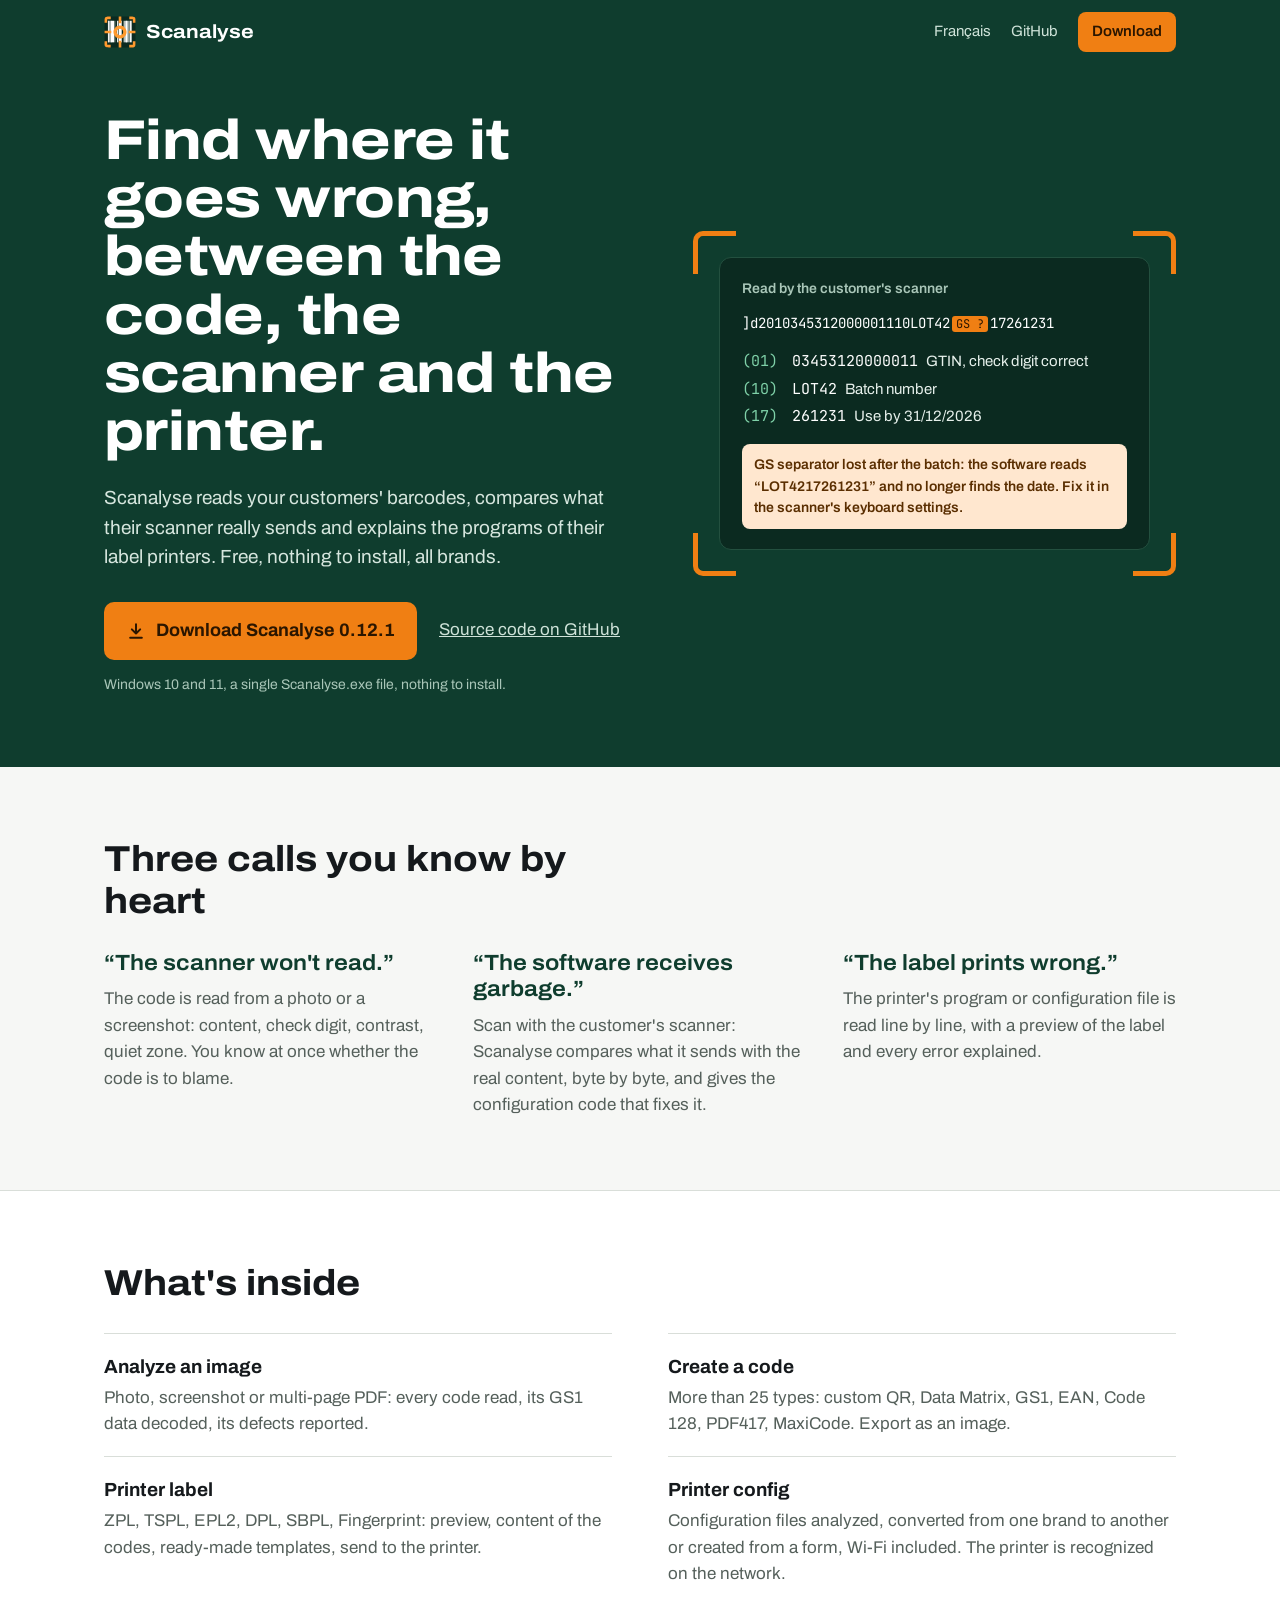
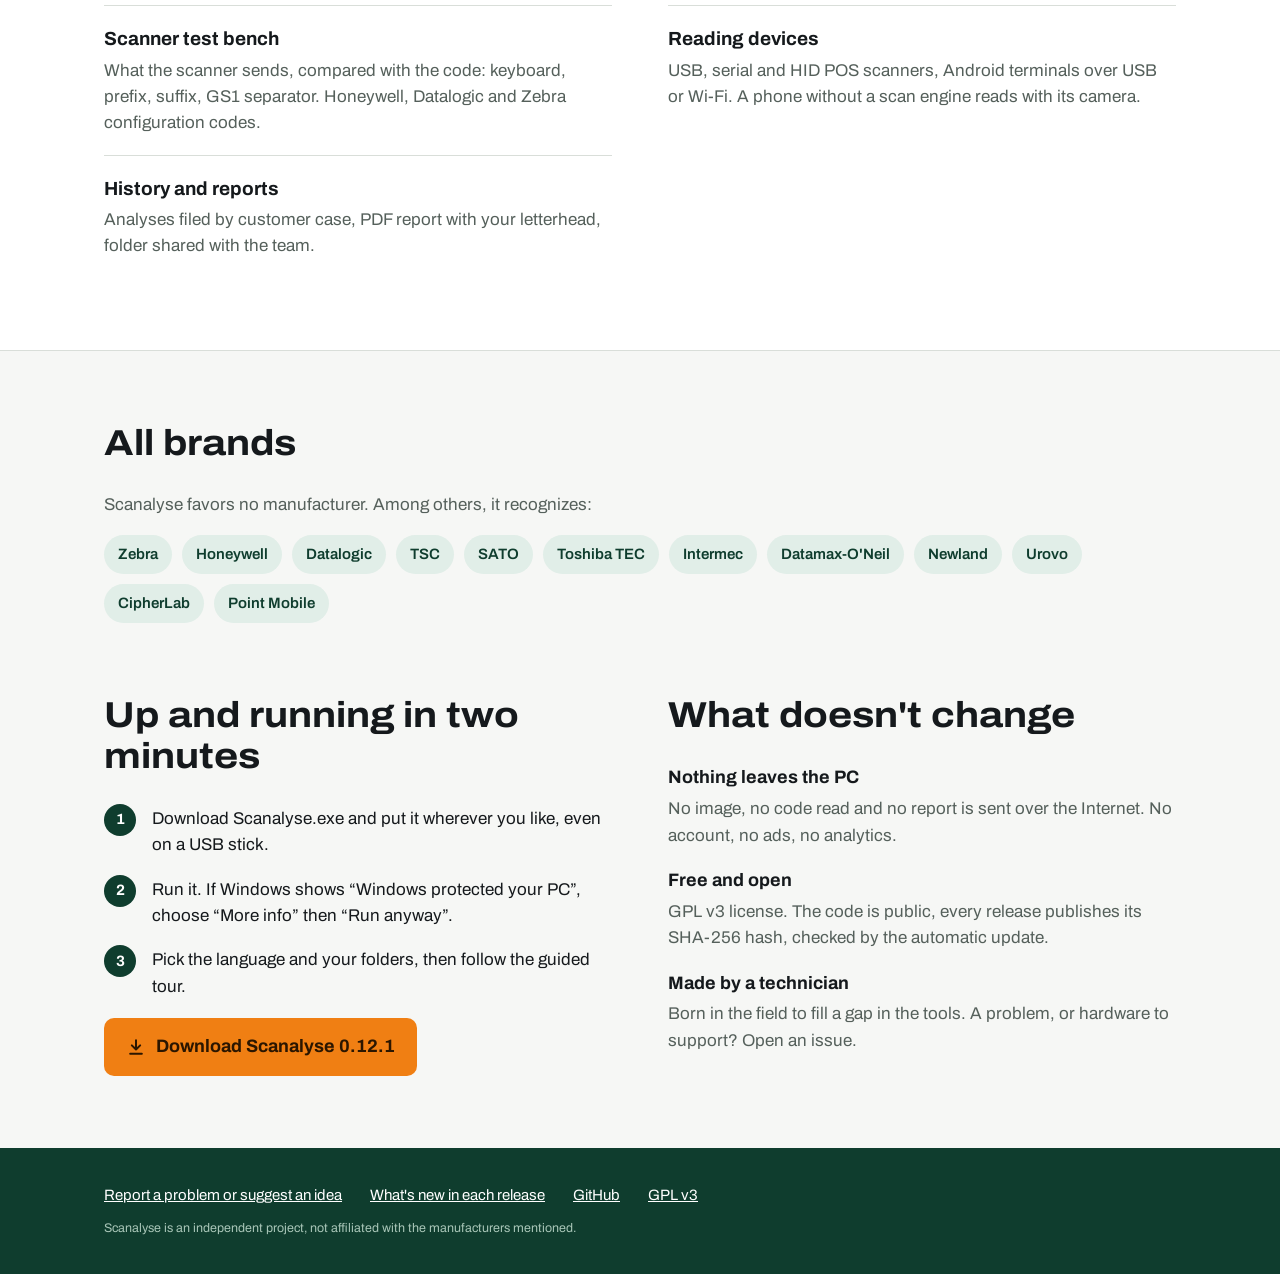
==== site/en/index.html @ 2cd11baf "Visibilité : site vitrine bilingue (GitHub Pages), image d'aperçu, README anglais, guide de contribu" ====
<!doctype html>
<html lang="en">
<head>
<meta charset="utf-8">
<meta name="viewport" content="width=device-width,initial-scale=1">
<title>Scanalyse — the free toolbox for barcode technicians</title>
<meta name="description" content="Free Windows program: read and explain barcodes (GS1, QR, Data Matrix), test a scanner, read and send label printer programs and configuration files, all brands.">
<link rel="canonical" href="https://kanard-compagny.github.io/scanalyse/en/">
<link rel="alternate" hreflang="fr" href="https://kanard-compagny.github.io/scanalyse/">
<link rel="alternate" hreflang="en" href="https://kanard-compagny.github.io/scanalyse/en/">
<link rel="icon" type="image/svg+xml" href="../logo-petit.svg">
<meta property="og:type" content="website">
<meta property="og:title" content="Scanalyse — the free toolbox for barcode technicians">
<meta property="og:description" content="Free Windows program: read and explain barcodes (GS1, QR, Data Matrix), test a scanner, read and send label printer programs and configuration files, all brands.">
<meta property="og:image" content="https://kanard-compagny.github.io/scanalyse/og.png">
<meta property="og:url" content="https://kanard-compagny.github.io/scanalyse/en/">
<meta name="twitter:card" content="summary_large_image">
<meta name="theme-color" content="#0F3D2E">
<style>
@font-face{font-family:Archivo;src:url(../fonts/archivo.woff2) format("woff2");font-weight:100 900;font-stretch:62% 125%;font-display:swap}
@font-face{font-family:"JetBrains Mono";src:url(../fonts/jetbrains-mono.woff2) format("woff2");font-weight:400;font-display:swap}
:root{--forest:#0F3D2E;--deep:#0B2A20;--brand:#145C43;--mint:#E1EEE8;--paper:#F6F7F5;--ink:#15191C;--muted:#55605B;--line:#D9DED9;--orange:#F07F13;--orange-ink:#2B1600;--warn:#FFE7CF}
*{box-sizing:border-box}
html{-webkit-text-size-adjust:100%}
body{margin:0;background:var(--paper);color:var(--ink);font:400 17px/1.55 Archivo,"Segoe UI",system-ui,sans-serif;font-stretch:100%}
a{color:var(--brand)}
a:focus-visible,button:focus-visible{outline:3px solid var(--orange);outline-offset:3px;border-radius:6px}
.wrap{max-width:1120px;margin:0 auto;padding:0 24px}
header.top{background:var(--forest);color:#fff}
header.top .wrap{display:flex;align-items:center;gap:18px;min-height:64px}
.brand{display:flex;align-items:center;gap:10px;color:#fff;text-decoration:none;font-weight:700;font-size:19px;font-stretch:112%}
.brand img{width:32px;height:32px}
header.top nav{margin-left:auto;display:flex;align-items:center;gap:20px;font-size:15px}
header.top nav a{color:#CFE3D9;text-decoration:none}
header.top nav a:hover{color:#fff;text-decoration:underline}
header.top nav a.dl{color:var(--orange-ink);background:var(--orange);padding:8px 14px;border-radius:8px;font-weight:600}
header.top nav a.dl:hover{text-decoration:none;filter:brightness(1.06)}
.hero{background:var(--forest);color:#fff;padding:48px 0 72px}
.hero .wrap{display:grid;grid-template-columns:1.05fr .95fr;gap:56px;align-items:center}
h1{font-size:clamp(34px,5vw,56px);line-height:1.04;font-weight:760;font-stretch:118%;letter-spacing:-.01em;margin:0 0 22px;max-width:15ch}
.lead{font-size:19px;color:#D6E6DE;max-width:36em;margin:0 0 30px}
.cta{display:flex;flex-wrap:wrap;align-items:center;gap:14px 22px}
.btn{display:inline-flex;align-items:center;gap:10px;background:var(--orange);color:var(--orange-ink);font-weight:700;font-size:18px;padding:15px 22px;border-radius:10px;text-decoration:none}
.btn:hover{filter:brightness(1.06)}
.btn svg{width:20px;height:20px}
.cta .src{color:#CFE3D9}
.note{font-size:14px;color:#A9C6B8;margin:14px 0 0}
/* Lecture dans le viseur : l'élément signature, repris des coins orange du logo */
.finder{position:relative;padding:26px}
.finder::before,.finder::after,.finder i::before,.finder i::after{content:"";position:absolute;width:38px;height:38px;border:5px solid var(--orange)}
.finder::before{top:0;left:0;border-right:0;border-bottom:0;border-top-left-radius:10px}
.finder::after{top:0;right:0;border-left:0;border-bottom:0;border-top-right-radius:10px}
.finder i::before{bottom:0;left:0;border-right:0;border-top:0;border-bottom-left-radius:10px}
.finder i::after{bottom:0;right:0;border-left:0;border-top:0;border-bottom-right-radius:10px}
.readout{background:var(--deep);border:1px solid #23503F;border-radius:12px;padding:20px 22px;font-size:15px}
.readout h2{font-size:14px;font-weight:600;color:#A9C6B8;margin:0 0 12px}
.raw{font-family:"JetBrains Mono",Consolas,monospace;font-size:14px;color:#fff;word-break:break-all;margin:0 0 16px;line-height:1.6}
.raw .gs{border-radius:3px;padding:0 4px;margin:0 2px;font-size:12px}
.raw .lost{color:var(--orange-ink);background:var(--orange)}
.ai{display:grid;grid-template-columns:auto 1fr;gap:4px 14px;margin:0}
.ai dt{font-family:"JetBrains Mono",Consolas,monospace;color:#7FD1A8}
.ai dd{margin:0;color:#E6F0EB}
.ai dd code{font-family:"JetBrains Mono",Consolas,monospace;color:#fff;margin-right:8px}
.warn{margin:16px 0 0;padding:10px 12px;border-radius:8px;background:var(--warn);color:#5A2E00;font-size:14px;font-weight:600}
section{padding:72px 0}
h2.sec{font-size:clamp(26px,3.2vw,36px);font-weight:720;font-stretch:112%;line-height:1.15;margin:0 0 28px;max-width:22ch}
.calls{display:grid;grid-template-columns:repeat(3,1fr);gap:36px}
.calls blockquote{margin:0 0 10px;font-size:22px;font-weight:650;font-stretch:108%;line-height:1.2;color:var(--forest)}
.calls p{margin:0;color:var(--muted)}
.tools{background:#fff;border-top:1px solid var(--line);border-bottom:1px solid var(--line)}
.tools dl{display:grid;grid-template-columns:repeat(2,1fr);gap:0 56px;margin:0}
.tools .row{padding:18px 0;border-top:1px solid var(--line)}
.tools dt{font-weight:700;font-size:19px;margin:0 0 4px}
.tools dd{margin:0;color:var(--muted);max-width:42em}
.shots{display:grid;grid-template-columns:repeat(2,1fr);gap:28px}
.shots figure{margin:0}
.shots img{width:100%;height:auto;border-radius:10px;border:1px solid var(--line);display:block;background:#fff}
.shots figcaption{font-size:15px;color:var(--muted);margin-top:8px}
.brands p{color:var(--muted);margin:0 0 16px}
.brands ul{list-style:none;margin:0;padding:0;display:flex;flex-wrap:wrap;gap:10px}
.brands li{background:var(--mint);color:var(--forest);font-weight:600;padding:8px 14px;border-radius:999px;font-size:15px}
.split{display:grid;grid-template-columns:1fr 1fr;gap:56px;align-items:start}
ol.steps{margin:0;padding:0;list-style:none;counter-reset:s}
ol.steps li{counter-increment:s;position:relative;padding:0 0 18px 48px}
ol.steps li::before{content:counter(s);position:absolute;left:0;top:-2px;width:32px;height:32px;border-radius:50%;background:var(--forest);color:#fff;font-weight:700;display:grid;place-items:center;font-size:15px}
.trust div{padding:0 0 18px}
.trust h3{margin:0 0 4px;font-size:18px}
.trust p{margin:0;color:var(--muted)}
footer{background:var(--forest);color:#CFE3D9;padding:36px 0;font-size:15px}
footer .wrap{display:flex;flex-wrap:wrap;gap:12px 28px;align-items:center}
footer a{color:#fff}
footer small{flex-basis:100%;color:#A9C6B8}
@media (max-width:860px){
 .hero .wrap,.split{grid-template-columns:1fr;gap:36px}
 .calls,.tools dl,.shots{grid-template-columns:1fr}
 .calls{gap:28px}
 header.top nav a.src{display:none}
 section{padding:52px 0}
}
@media (max-width:480px){.wrap{padding:0 16px}.finder{padding:18px}.btn{width:100%;justify-content:center}}
</style>
</head>
<body>
<header class="top"><div class="wrap">
  <a class="brand" href="./"><img src="../logo.svg" alt="" width="32" height="32">Scanalyse</a>
  <nav><a href="../" hreflang="fr" lang="fr">Français</a><a class="src" href="https://github.com/Kanard-Compagny/scanalyse">GitHub</a><a class="dl" href="https://github.com/Kanard-Compagny/scanalyse/releases/latest/download/Scanalyse.exe">Download</a></nav>
</div></header>
<main>
<div class="hero"><div class="wrap">
  <div>
    <h1>Find where it goes wrong, between the code, the scanner and the printer.</h1>
    <p class="lead">Scanalyse reads your customers&#x27; barcodes, compares what their scanner really sends and explains the programs of their label printers. Free, nothing to install, all brands.</p>
    <div class="cta">
      <a class="btn" href="https://github.com/Kanard-Compagny/scanalyse/releases/latest/download/Scanalyse.exe"><svg viewBox="0 0 24 24" fill="none" stroke="currentColor" stroke-width="2.4" stroke-linecap="round" stroke-linejoin="round" aria-hidden="true"><path d="M12 4v11M7 10l5 5 5-5M5 20h14"/></svg>Download Scanalyse 0.12.1</a>
      <a class="src" href="https://github.com/Kanard-Compagny/scanalyse">Source code on GitHub</a>
    </div>
    <p class="note">Windows 10 and 11, a single Scanalyse.exe file, nothing to install.</p>
  </div>
  <div class="finder"><i></i>
    <div class="readout">
      <h2>Read by the customer&#x27;s scanner</h2>
      <p class="raw">]d2010345312000001110LOT42<span class="gs lost">GS ?</span>17261231</p>
      <dl class="ai"><dt>(01)</dt><dd><code>03453120000011</code>GTIN, check digit correct</dd><dt>(10)</dt><dd><code>LOT42</code>Batch number</dd><dt>(17)</dt><dd><code>261231</code>Use by 31/12/2026</dd></dl>
      <p class="warn">GS separator lost after the batch: the software reads “LOT4217261231” and no longer finds the date. Fix it in the scanner&#x27;s keyboard settings.</p>
    </div>
  </div>
</div></div>

<section><div class="wrap">
  <h2 class="sec">Three calls you know by heart</h2>
  <div class="calls"><div><blockquote>“The scanner won&#x27;t read.”</blockquote><p>The code is read from a photo or a screenshot: content, check digit, contrast, quiet zone. You know at once whether the code is to blame.</p></div><div><blockquote>“The software receives garbage.”</blockquote><p>Scan with the customer&#x27;s scanner: Scanalyse compares what it sends with the real content, byte by byte, and gives the configuration code that fixes it.</p></div><div><blockquote>“The label prints wrong.”</blockquote><p>The printer&#x27;s program or configuration file is read line by line, with a preview of the label and every error explained.</p></div></div>
</div></section>

<section class="tools"><div class="wrap">
  <h2 class="sec">What&#x27;s inside</h2>
  <dl><div class="row"><dt>Analyze an image</dt><dd>Photo, screenshot or multi-page PDF: every code read, its GS1 data decoded, its defects reported.</dd></div><div class="row"><dt>Create a code</dt><dd>More than 25 types: custom QR, Data Matrix, GS1, EAN, Code 128, PDF417, MaxiCode. Export as an image.</dd></div><div class="row"><dt>Printer label</dt><dd>ZPL, TSPL, EPL2, DPL, SBPL, Fingerprint: preview, content of the codes, ready-made templates, send to the printer.</dd></div><div class="row"><dt>Printer config</dt><dd>Configuration files analyzed, converted from one brand to another or created from a form, Wi-Fi included. The printer is recognized on the network.</dd></div><div class="row"><dt>Scanner test bench</dt><dd>What the scanner sends, compared with the code: keyboard, prefix, suffix, GS1 separator. Honeywell, Datalogic and Zebra configuration codes.</dd></div><div class="row"><dt>Reading devices</dt><dd>USB, serial and HID POS scanners, Android terminals over USB or Wi-Fi. A phone without a scan engine reads with its camera.</dd></div><div class="row"><dt>History and reports</dt><dd>Analyses filed by customer case, PDF report with your letterhead, folder shared with the team.</dd></div></dl>
</div></section>

<section class="brands"><div class="wrap">
  <h2 class="sec">All brands</h2>
  <p>Scanalyse favors no manufacturer. Among others, it recognizes:</p>
  <ul><li>Zebra</li><li>Honeywell</li><li>Datalogic</li><li>TSC</li><li>SATO</li><li>Toshiba TEC</li><li>Intermec</li><li>Datamax-O&#x27;Neil</li><li>Newland</li><li>Urovo</li><li>CipherLab</li><li>Point Mobile</li></ul>
</div></section>

<section style="padding-top:0"><div class="wrap split">
  <div><h2 class="sec">Up and running in two minutes</h2><ol class="steps"><li>Download Scanalyse.exe and put it wherever you like, even on a USB stick.</li><li>Run it. If Windows shows “Windows protected your PC”, choose “More info” then “Run anyway”.</li><li>Pick the language and your folders, then follow the guided tour.</li></ol>
    <a class="btn" href="https://github.com/Kanard-Compagny/scanalyse/releases/latest/download/Scanalyse.exe"><svg viewBox="0 0 24 24" fill="none" stroke="currentColor" stroke-width="2.4" stroke-linecap="round" stroke-linejoin="round" aria-hidden="true"><path d="M12 4v11M7 10l5 5 5-5M5 20h14"/></svg>Download Scanalyse 0.12.1</a></div>
  <div class="trust"><h2 class="sec">What doesn&#x27;t change</h2><div><h3>Nothing leaves the PC</h3><p>No image, no code read and no report is sent over the Internet. No account, no ads, no analytics.</p></div><div><h3>Free and open</h3><p>GPL v3 license. The code is public, every release publishes its SHA-256 hash, checked by the automatic update.</p></div><div><h3>Made by a technician</h3><p>Born in the field to fill a gap in the tools. A problem, or hardware to support? Open an issue.</p></div></div>
</div></section>
</main>
<footer><div class="wrap">
  <a href="https://github.com/Kanard-Compagny/scanalyse/issues/new/choose">Report a problem or suggest an idea</a>
  <a href="https://github.com/Kanard-Compagny/scanalyse/blob/main/CHANGELOG.md">What&#x27;s new in each release</a>
  <a href="https://github.com/Kanard-Compagny/scanalyse">GitHub</a>
  <a href="https://github.com/Kanard-Compagny/scanalyse/blob/main/LICENSE">GPL v3</a>
  <small>Scanalyse is an independent project, not affiliated with the manufacturers mentioned.</small>
</div></footer>
</body>
</html>
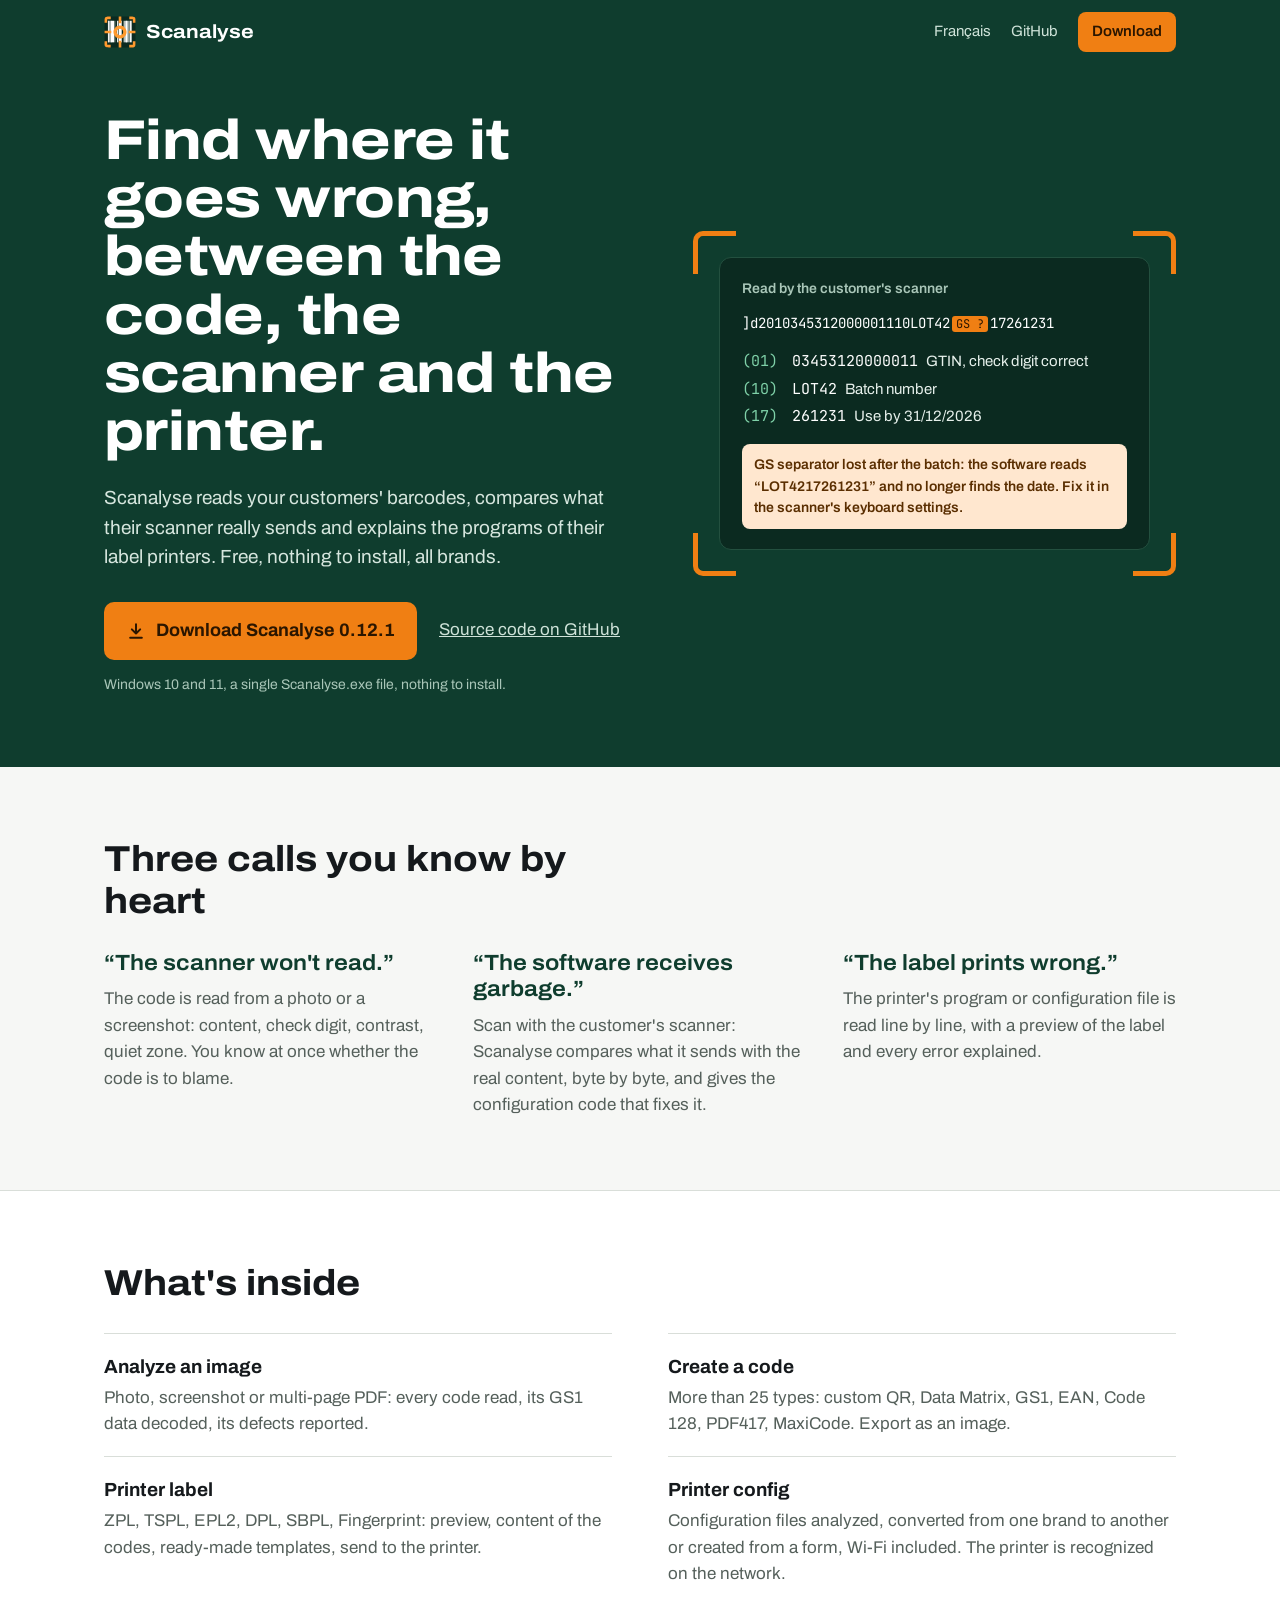
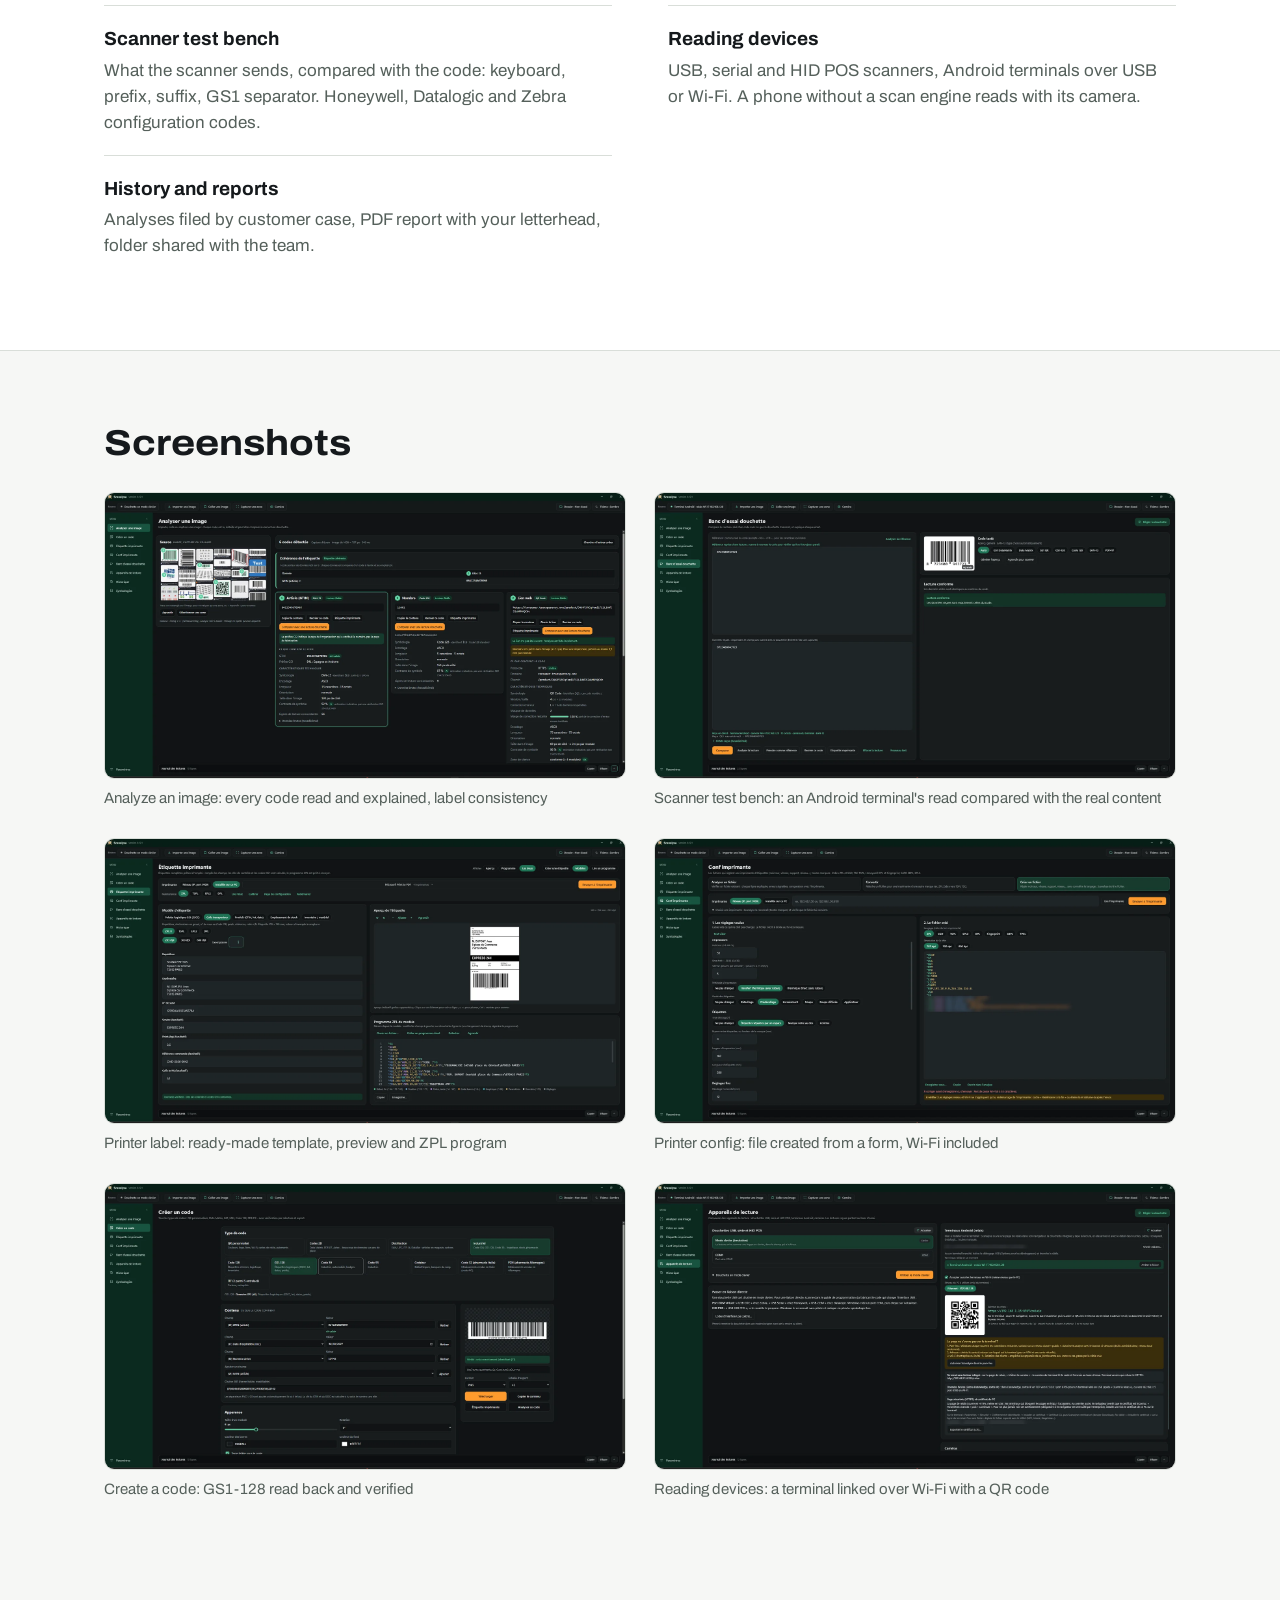
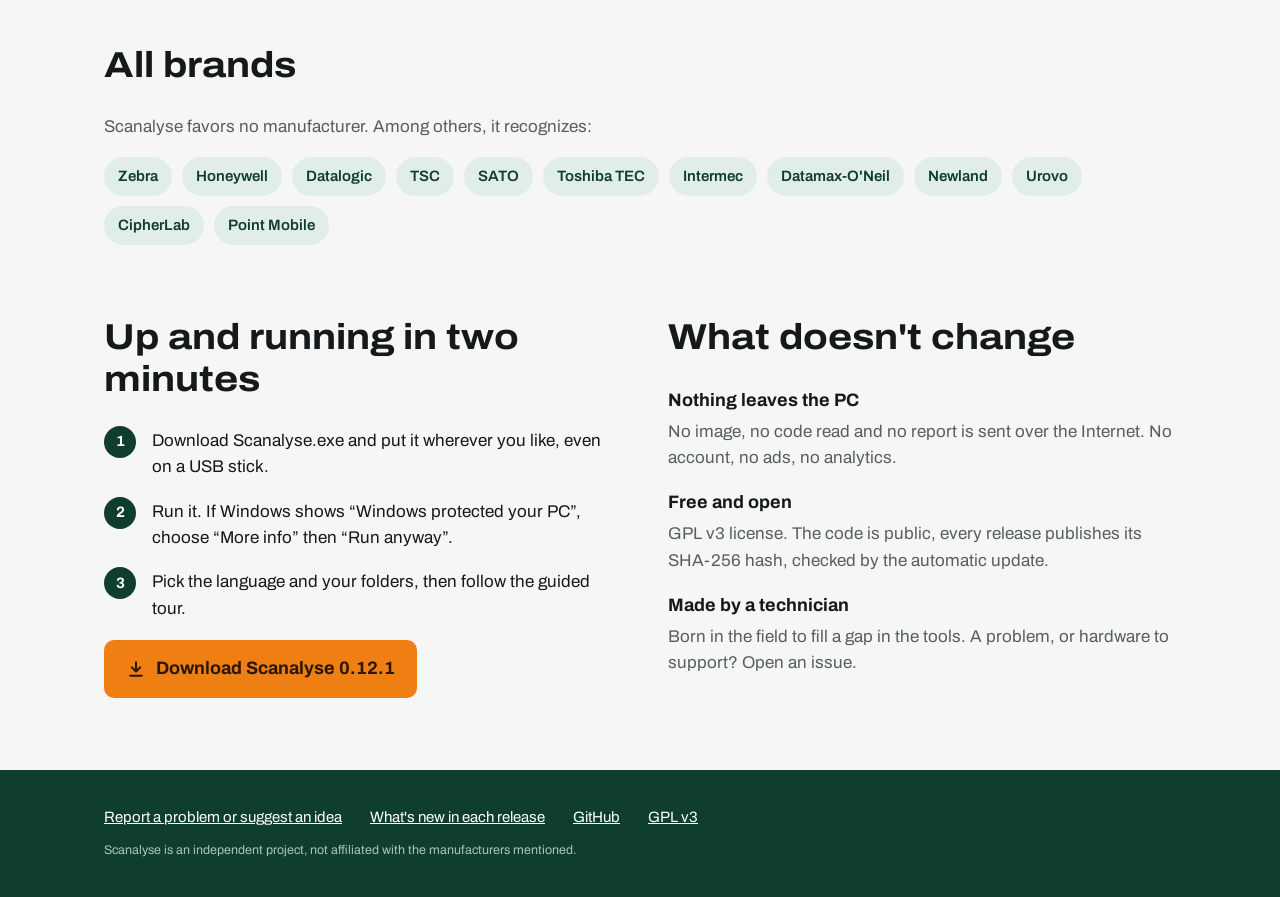
==== commit 14271e5e: "Captures d'écran sur le site et dans les README (données personnelles floutées) ; Toshiba TPCL dans " ====
--- a/site/en/index.html
+++ b/site/en/index.html
@@ -136,6 +136,11 @@
   <dl><div class="row"><dt>Analyze an image</dt><dd>Photo, screenshot or multi-page PDF: every code read, its GS1 data decoded, its defects reported.</dd></div><div class="row"><dt>Create a code</dt><dd>More than 25 types: custom QR, Data Matrix, GS1, EAN, Code 128, PDF417, MaxiCode. Export as an image.</dd></div><div class="row"><dt>Printer label</dt><dd>ZPL, TSPL, EPL2, DPL, SBPL, Fingerprint: preview, content of the codes, ready-made templates, send to the printer.</dd></div><div class="row"><dt>Printer config</dt><dd>Configuration files analyzed, converted from one brand to another or created from a form, Wi-Fi included. The printer is recognized on the network.</dd></div><div class="row"><dt>Scanner test bench</dt><dd>What the scanner sends, compared with the code: keyboard, prefix, suffix, GS1 separator. Honeywell, Datalogic and Zebra configuration codes.</dd></div><div class="row"><dt>Reading devices</dt><dd>USB, serial and HID POS scanners, Android terminals over USB or Wi-Fi. A phone without a scan engine reads with its camera.</dd></div><div class="row"><dt>History and reports</dt><dd>Analyses filed by customer case, PDF report with your letterhead, folder shared with the team.</dd></div></dl>
 </div></section>
 
+<section><div class="wrap">
+  <h2 class="sec">Screenshots</h2>
+  <div class="shots"><figure><a href="../captures/analyser.webp"><img src="../captures/analyser.webp" alt="Analyze an image: every code read and explained, label consistency" width="1600" height="875" loading="lazy"></a><figcaption>Analyze an image: every code read and explained, label consistency</figcaption></figure><figure><a href="../captures/banc.webp"><img src="../captures/banc.webp" alt="Scanner test bench: an Android terminal&#x27;s read compared with the real content" width="1600" height="875" loading="lazy"></a><figcaption>Scanner test bench: an Android terminal&#x27;s read compared with the real content</figcaption></figure><figure><a href="../captures/etiquette.webp"><img src="../captures/etiquette.webp" alt="Printer label: ready-made template, preview and ZPL program" width="1600" height="875" loading="lazy"></a><figcaption>Printer label: ready-made template, preview and ZPL program</figcaption></figure><figure><a href="../captures/conf.webp"><img src="../captures/conf.webp" alt="Printer config: file created from a form, Wi-Fi included" width="1600" height="875" loading="lazy"></a><figcaption>Printer config: file created from a form, Wi-Fi included</figcaption></figure><figure><a href="../captures/creer.webp"><img src="../captures/creer.webp" alt="Create a code: GS1-128 read back and verified" width="1600" height="875" loading="lazy"></a><figcaption>Create a code: GS1-128 read back and verified</figcaption></figure><figure><a href="../captures/appareils.webp"><img src="../captures/appareils.webp" alt="Reading devices: a terminal linked over Wi-Fi with a QR code" width="1600" height="875" loading="lazy"></a><figcaption>Reading devices: a terminal linked over Wi-Fi with a QR code</figcaption></figure></div>
+</div></section>
+
 <section class="brands"><div class="wrap">
   <h2 class="sec">All brands</h2>
   <p>Scanalyse favors no manufacturer. Among others, it recognizes:</p>
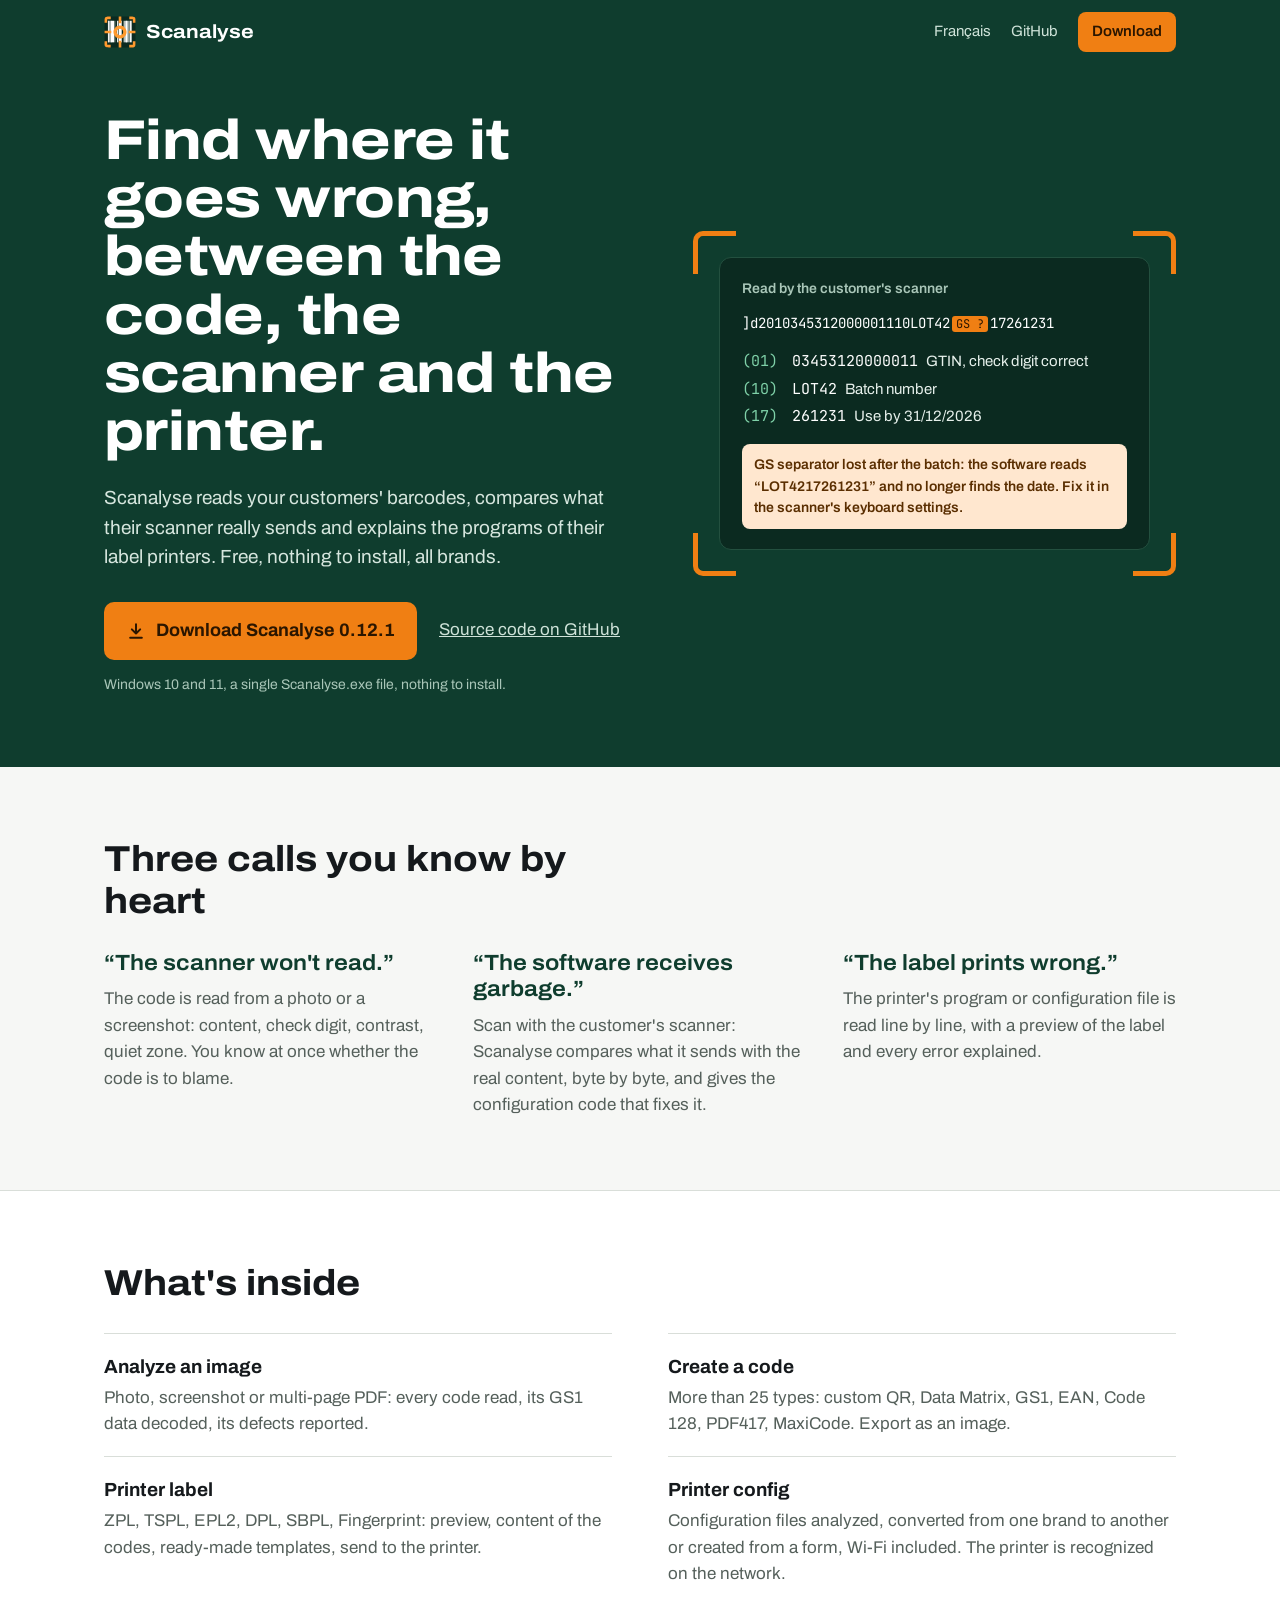
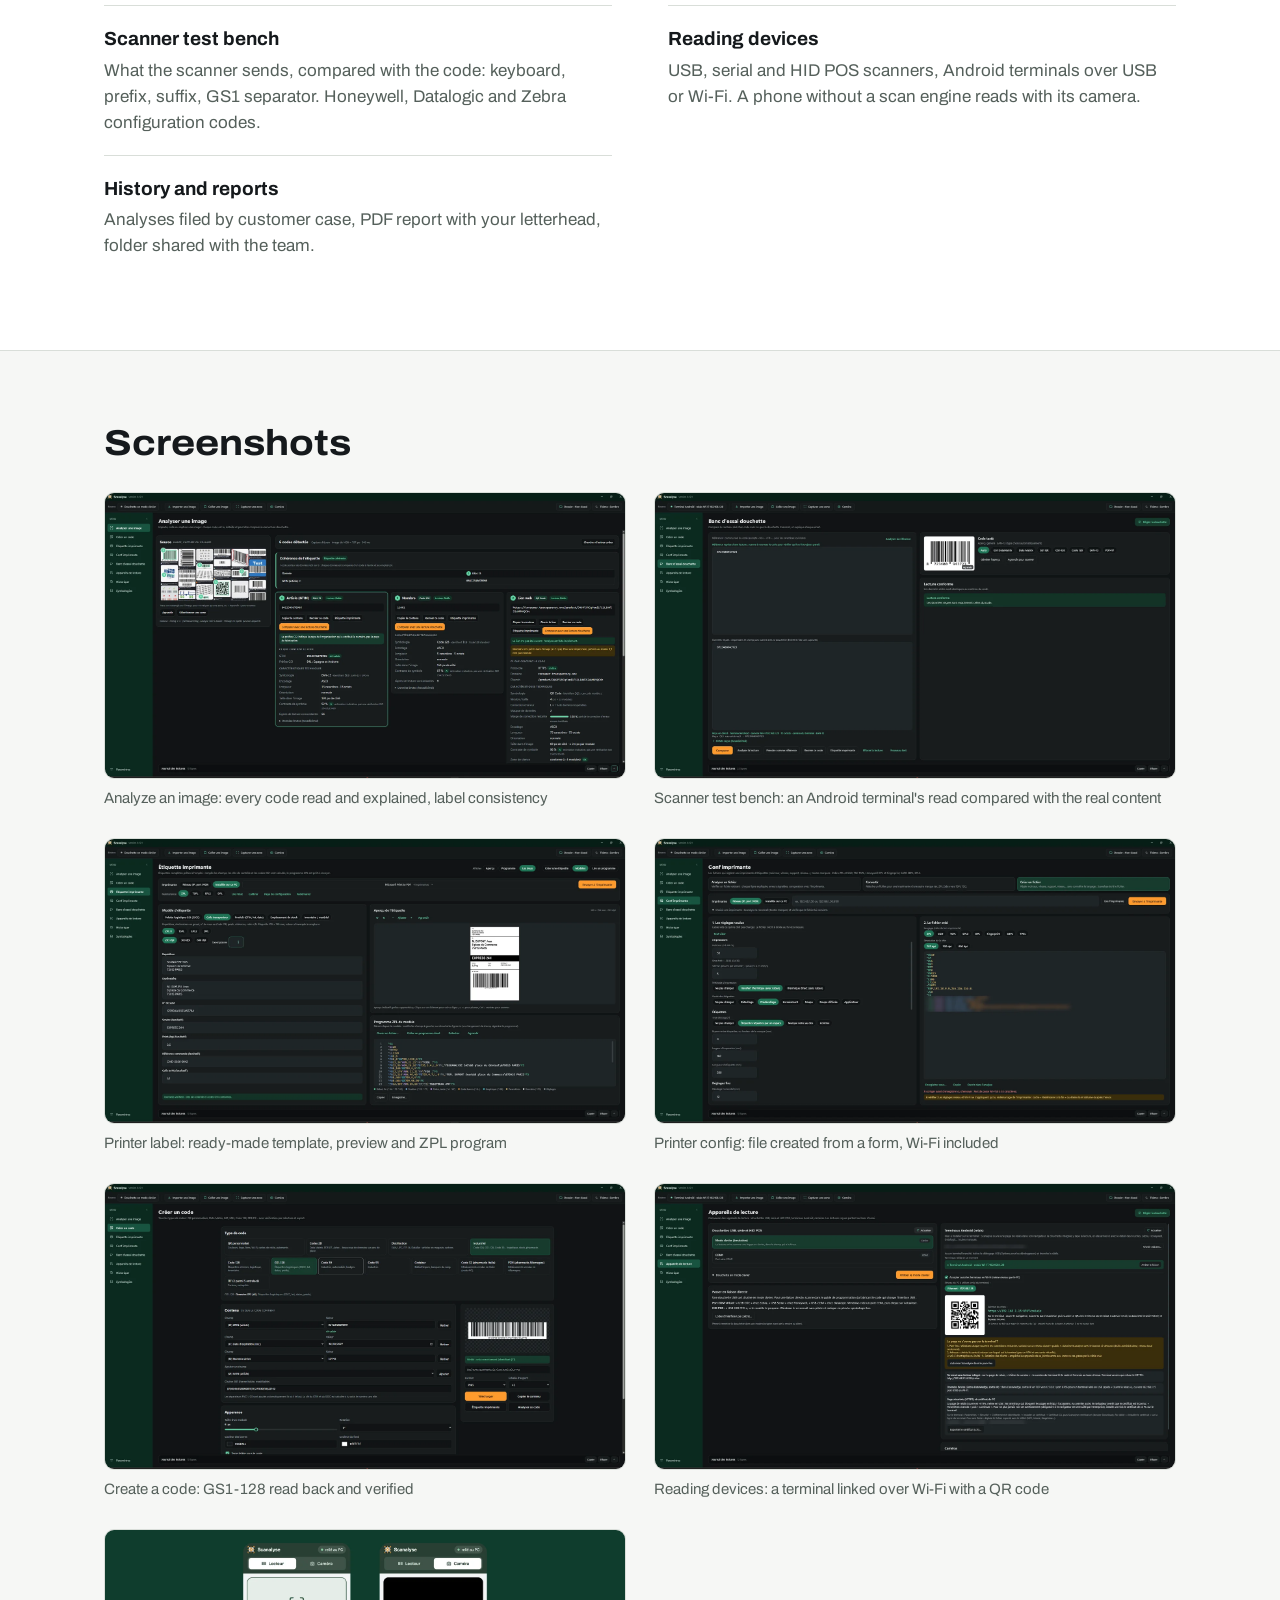
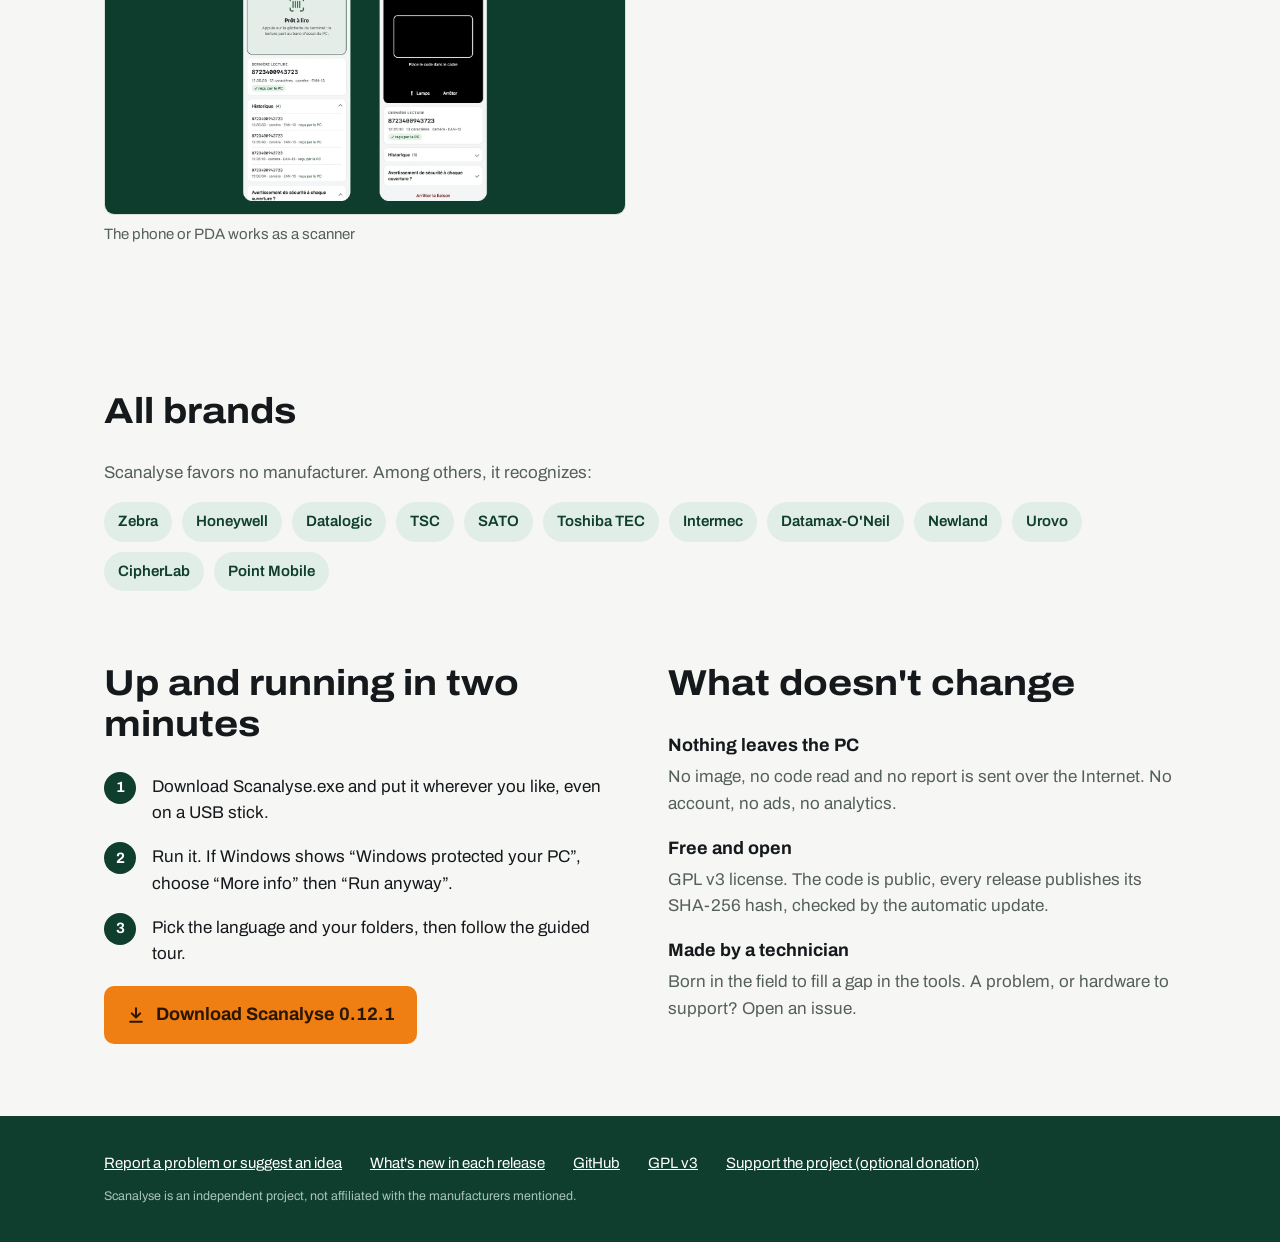
==== commit c886466f: "Capture de la page de relais sur téléphone ; bouton Sponsor (PayPal.me) et soutien discret dans les " ====
--- a/site/en/index.html
+++ b/site/en/index.html
@@ -138,7 +138,7 @@
 
 <section><div class="wrap">
   <h2 class="sec">Screenshots</h2>
-  <div class="shots"><figure><a href="../captures/analyser.webp"><img src="../captures/analyser.webp" alt="Analyze an image: every code read and explained, label consistency" width="1600" height="875" loading="lazy"></a><figcaption>Analyze an image: every code read and explained, label consistency</figcaption></figure><figure><a href="../captures/banc.webp"><img src="../captures/banc.webp" alt="Scanner test bench: an Android terminal&#x27;s read compared with the real content" width="1600" height="875" loading="lazy"></a><figcaption>Scanner test bench: an Android terminal&#x27;s read compared with the real content</figcaption></figure><figure><a href="../captures/etiquette.webp"><img src="../captures/etiquette.webp" alt="Printer label: ready-made template, preview and ZPL program" width="1600" height="875" loading="lazy"></a><figcaption>Printer label: ready-made template, preview and ZPL program</figcaption></figure><figure><a href="../captures/conf.webp"><img src="../captures/conf.webp" alt="Printer config: file created from a form, Wi-Fi included" width="1600" height="875" loading="lazy"></a><figcaption>Printer config: file created from a form, Wi-Fi included</figcaption></figure><figure><a href="../captures/creer.webp"><img src="../captures/creer.webp" alt="Create a code: GS1-128 read back and verified" width="1600" height="875" loading="lazy"></a><figcaption>Create a code: GS1-128 read back and verified</figcaption></figure><figure><a href="../captures/appareils.webp"><img src="../captures/appareils.webp" alt="Reading devices: a terminal linked over Wi-Fi with a QR code" width="1600" height="875" loading="lazy"></a><figcaption>Reading devices: a terminal linked over Wi-Fi with a QR code</figcaption></figure></div>
+  <div class="shots"><figure><a href="../captures/analyser.webp"><img src="../captures/analyser.webp" alt="Analyze an image: every code read and explained, label consistency" width="1600" height="875" loading="lazy"></a><figcaption>Analyze an image: every code read and explained, label consistency</figcaption></figure><figure><a href="../captures/banc.webp"><img src="../captures/banc.webp" alt="Scanner test bench: an Android terminal&#x27;s read compared with the real content" width="1600" height="875" loading="lazy"></a><figcaption>Scanner test bench: an Android terminal&#x27;s read compared with the real content</figcaption></figure><figure><a href="../captures/etiquette.webp"><img src="../captures/etiquette.webp" alt="Printer label: ready-made template, preview and ZPL program" width="1600" height="875" loading="lazy"></a><figcaption>Printer label: ready-made template, preview and ZPL program</figcaption></figure><figure><a href="../captures/conf.webp"><img src="../captures/conf.webp" alt="Printer config: file created from a form, Wi-Fi included" width="1600" height="875" loading="lazy"></a><figcaption>Printer config: file created from a form, Wi-Fi included</figcaption></figure><figure><a href="../captures/creer.webp"><img src="../captures/creer.webp" alt="Create a code: GS1-128 read back and verified" width="1600" height="875" loading="lazy"></a><figcaption>Create a code: GS1-128 read back and verified</figcaption></figure><figure><a href="../captures/appareils.webp"><img src="../captures/appareils.webp" alt="Reading devices: a terminal linked over Wi-Fi with a QR code" width="1600" height="875" loading="lazy"></a><figcaption>Reading devices: a terminal linked over Wi-Fi with a QR code</figcaption></figure><figure><a href="../captures/relais.webp"><img src="../captures/relais.webp" alt="The phone or PDA works as a scanner" width="1600" height="875" loading="lazy"></a><figcaption>The phone or PDA works as a scanner</figcaption></figure></div>
 </div></section>
 
 <section class="brands"><div class="wrap">
@@ -158,6 +158,7 @@
   <a href="https://github.com/Kanard-Compagny/scanalyse/blob/main/CHANGELOG.md">What&#x27;s new in each release</a>
   <a href="https://github.com/Kanard-Compagny/scanalyse">GitHub</a>
   <a href="https://github.com/Kanard-Compagny/scanalyse/blob/main/LICENSE">GPL v3</a>
+  <a href="https://www.paypal.me/MrKanard">Support the project (optional donation)</a>
   <small>Scanalyse is an independent project, not affiliated with the manufacturers mentioned.</small>
 </div></footer>
 </body>
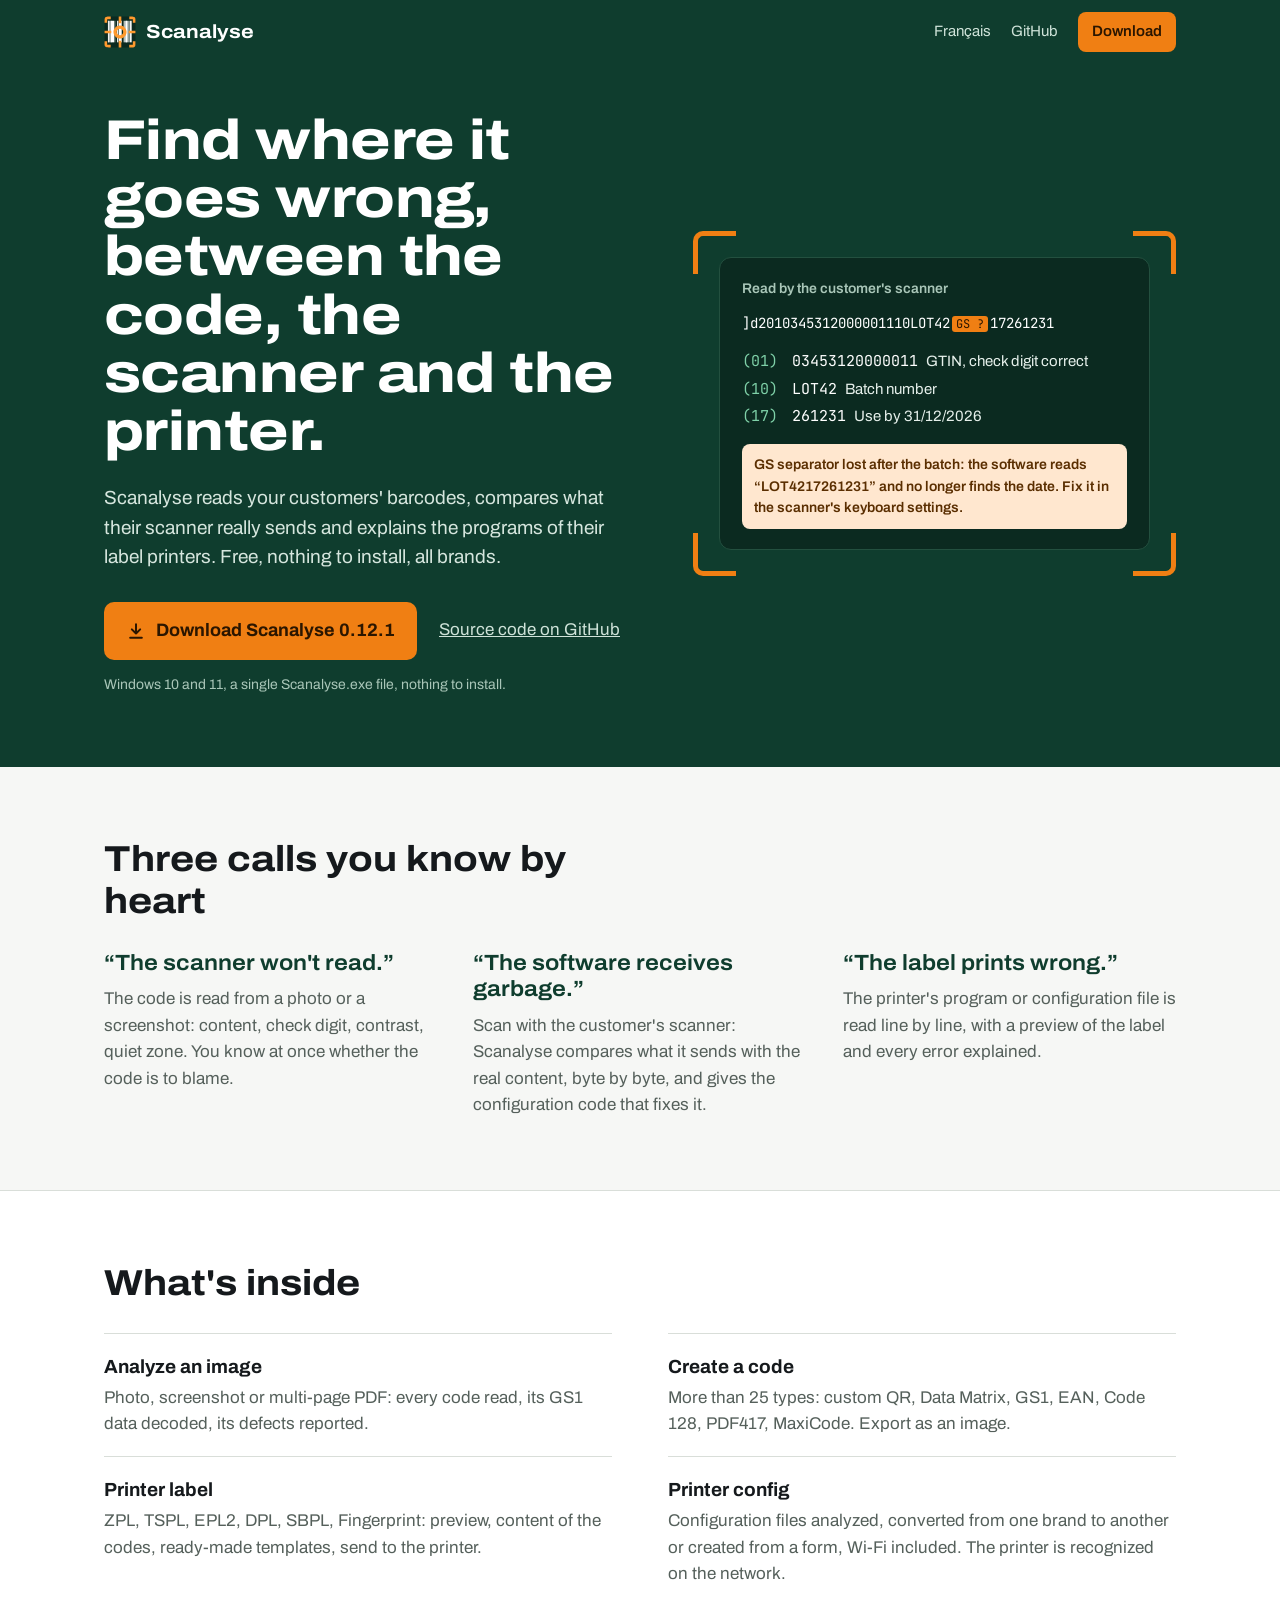
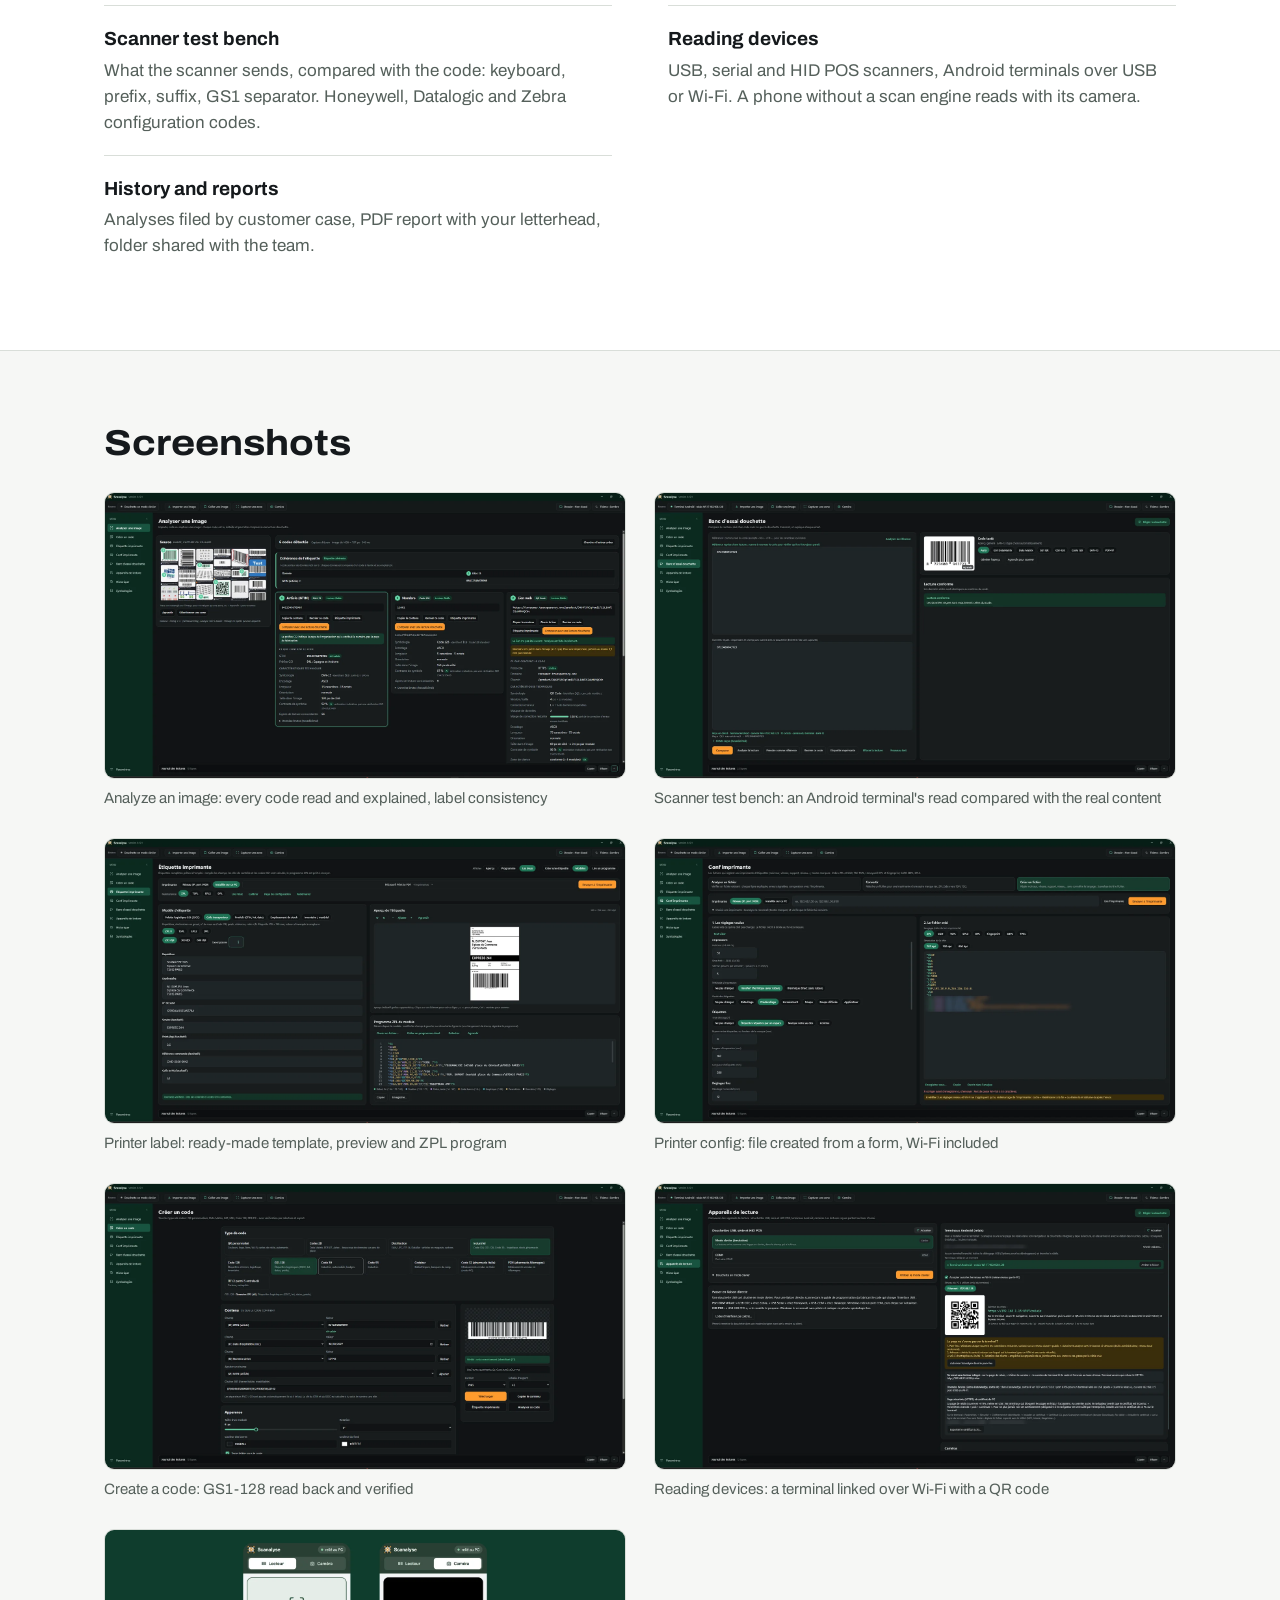
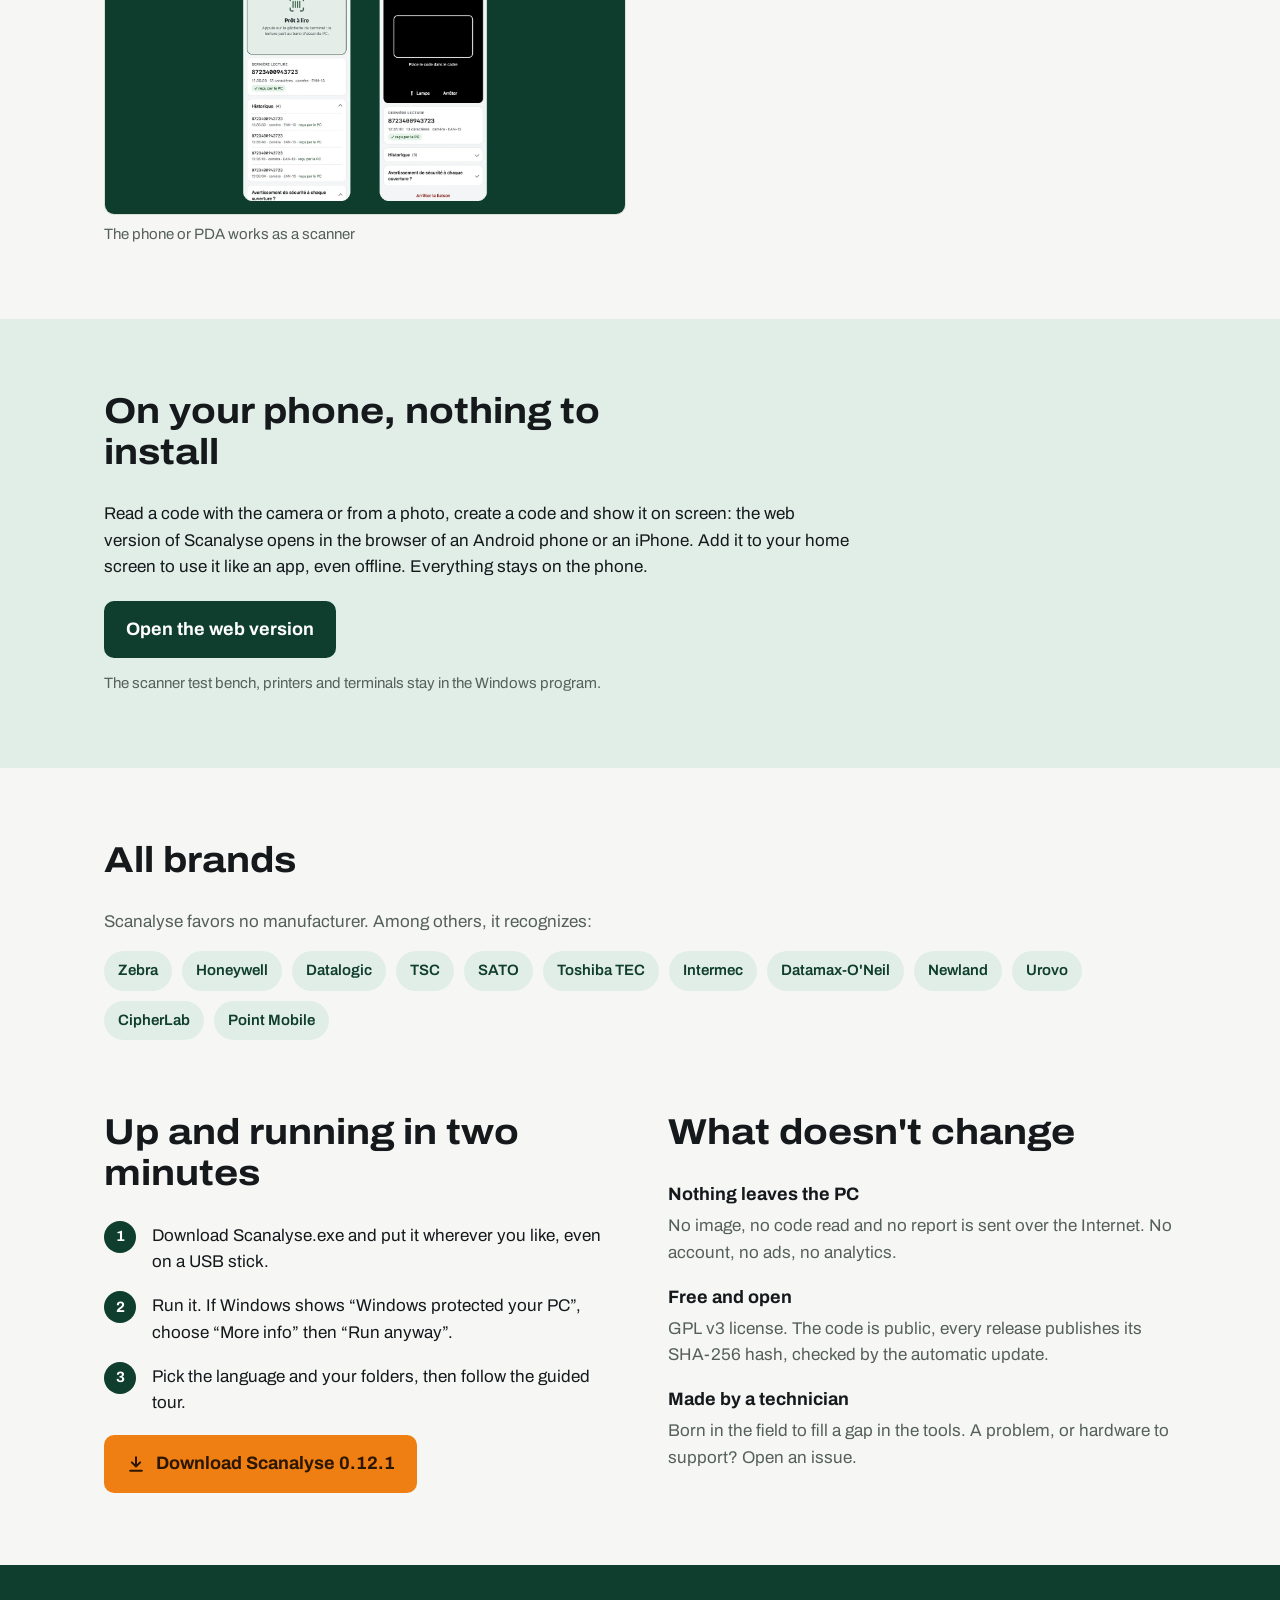
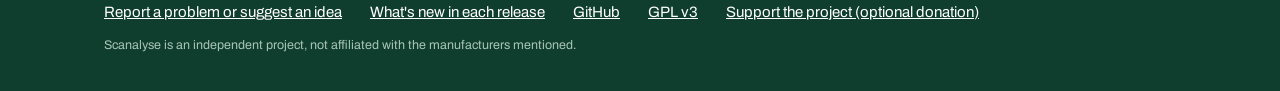
==== commit 8c483f1d: "Version web pour téléphone (Analyser, Créer) publiée sur le site : appli installable, hors connexion" ====
--- a/site/en/index.html
+++ b/site/en/index.html
@@ -76,6 +76,10 @@
 .shots figure{margin:0}
 .shots img{width:100%;height:auto;border-radius:10px;border:1px solid var(--line);display:block;background:#fff}
 .shots figcaption{font-size:15px;color:var(--muted);margin-top:8px}
+.mobile{background:var(--mint)}
+.mobile p{max-width:44em;margin:0 0 20px}
+.btn-green{background:var(--forest);color:#fff}
+.note-dark{font-size:15px;color:var(--muted);margin:14px 0 0!important}
 .brands p{color:var(--muted);margin:0 0 16px}
 .brands ul{list-style:none;margin:0;padding:0;display:flex;flex-wrap:wrap;gap:10px}
 .brands li{background:var(--mint);color:var(--forest);font-weight:600;padding:8px 14px;border-radius:999px;font-size:15px}
@@ -141,6 +145,13 @@
   <div class="shots"><figure><a href="../captures/analyser.webp"><img src="../captures/analyser.webp" alt="Analyze an image: every code read and explained, label consistency" width="1600" height="875" loading="lazy"></a><figcaption>Analyze an image: every code read and explained, label consistency</figcaption></figure><figure><a href="../captures/banc.webp"><img src="../captures/banc.webp" alt="Scanner test bench: an Android terminal&#x27;s read compared with the real content" width="1600" height="875" loading="lazy"></a><figcaption>Scanner test bench: an Android terminal&#x27;s read compared with the real content</figcaption></figure><figure><a href="../captures/etiquette.webp"><img src="../captures/etiquette.webp" alt="Printer label: ready-made template, preview and ZPL program" width="1600" height="875" loading="lazy"></a><figcaption>Printer label: ready-made template, preview and ZPL program</figcaption></figure><figure><a href="../captures/conf.webp"><img src="../captures/conf.webp" alt="Printer config: file created from a form, Wi-Fi included" width="1600" height="875" loading="lazy"></a><figcaption>Printer config: file created from a form, Wi-Fi included</figcaption></figure><figure><a href="../captures/creer.webp"><img src="../captures/creer.webp" alt="Create a code: GS1-128 read back and verified" width="1600" height="875" loading="lazy"></a><figcaption>Create a code: GS1-128 read back and verified</figcaption></figure><figure><a href="../captures/appareils.webp"><img src="../captures/appareils.webp" alt="Reading devices: a terminal linked over Wi-Fi with a QR code" width="1600" height="875" loading="lazy"></a><figcaption>Reading devices: a terminal linked over Wi-Fi with a QR code</figcaption></figure><figure><a href="../captures/relais.webp"><img src="../captures/relais.webp" alt="The phone or PDA works as a scanner" width="1600" height="875" loading="lazy"></a><figcaption>The phone or PDA works as a scanner</figcaption></figure></div>
 </div></section>
 
+<section class="mobile"><div class="wrap">
+  <h2 class="sec">On your phone, nothing to install</h2>
+  <p>Read a code with the camera or from a photo, create a code and show it on screen: the web version of Scanalyse opens in the browser of an Android phone or an iPhone. Add it to your home screen to use it like an app, even offline. Everything stays on the phone.</p>
+  <a class="btn btn-green" href="../app/">Open the web version</a>
+  <p class="note-dark">The scanner test bench, printers and terminals stay in the Windows program.</p>
+</div></section>
+
 <section class="brands"><div class="wrap">
   <h2 class="sec">All brands</h2>
   <p>Scanalyse favors no manufacturer. Among others, it recognizes:</p>
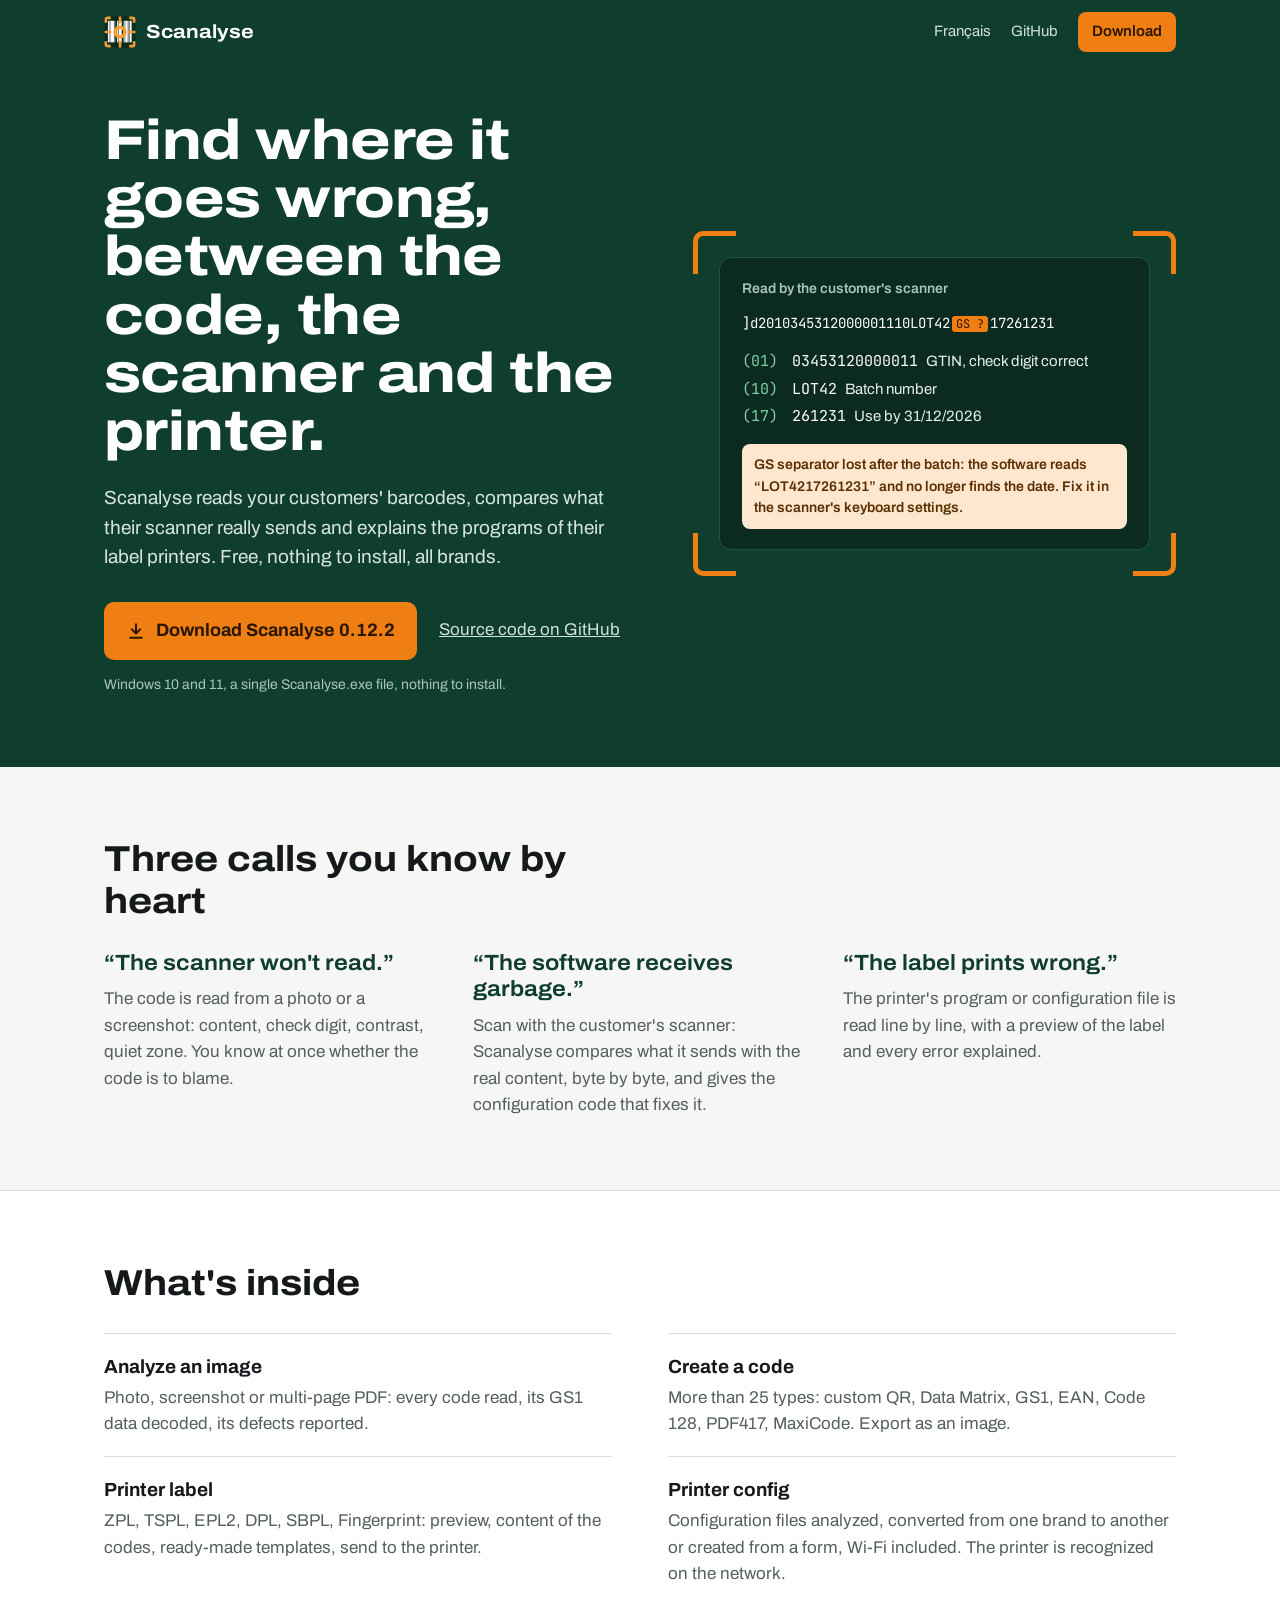
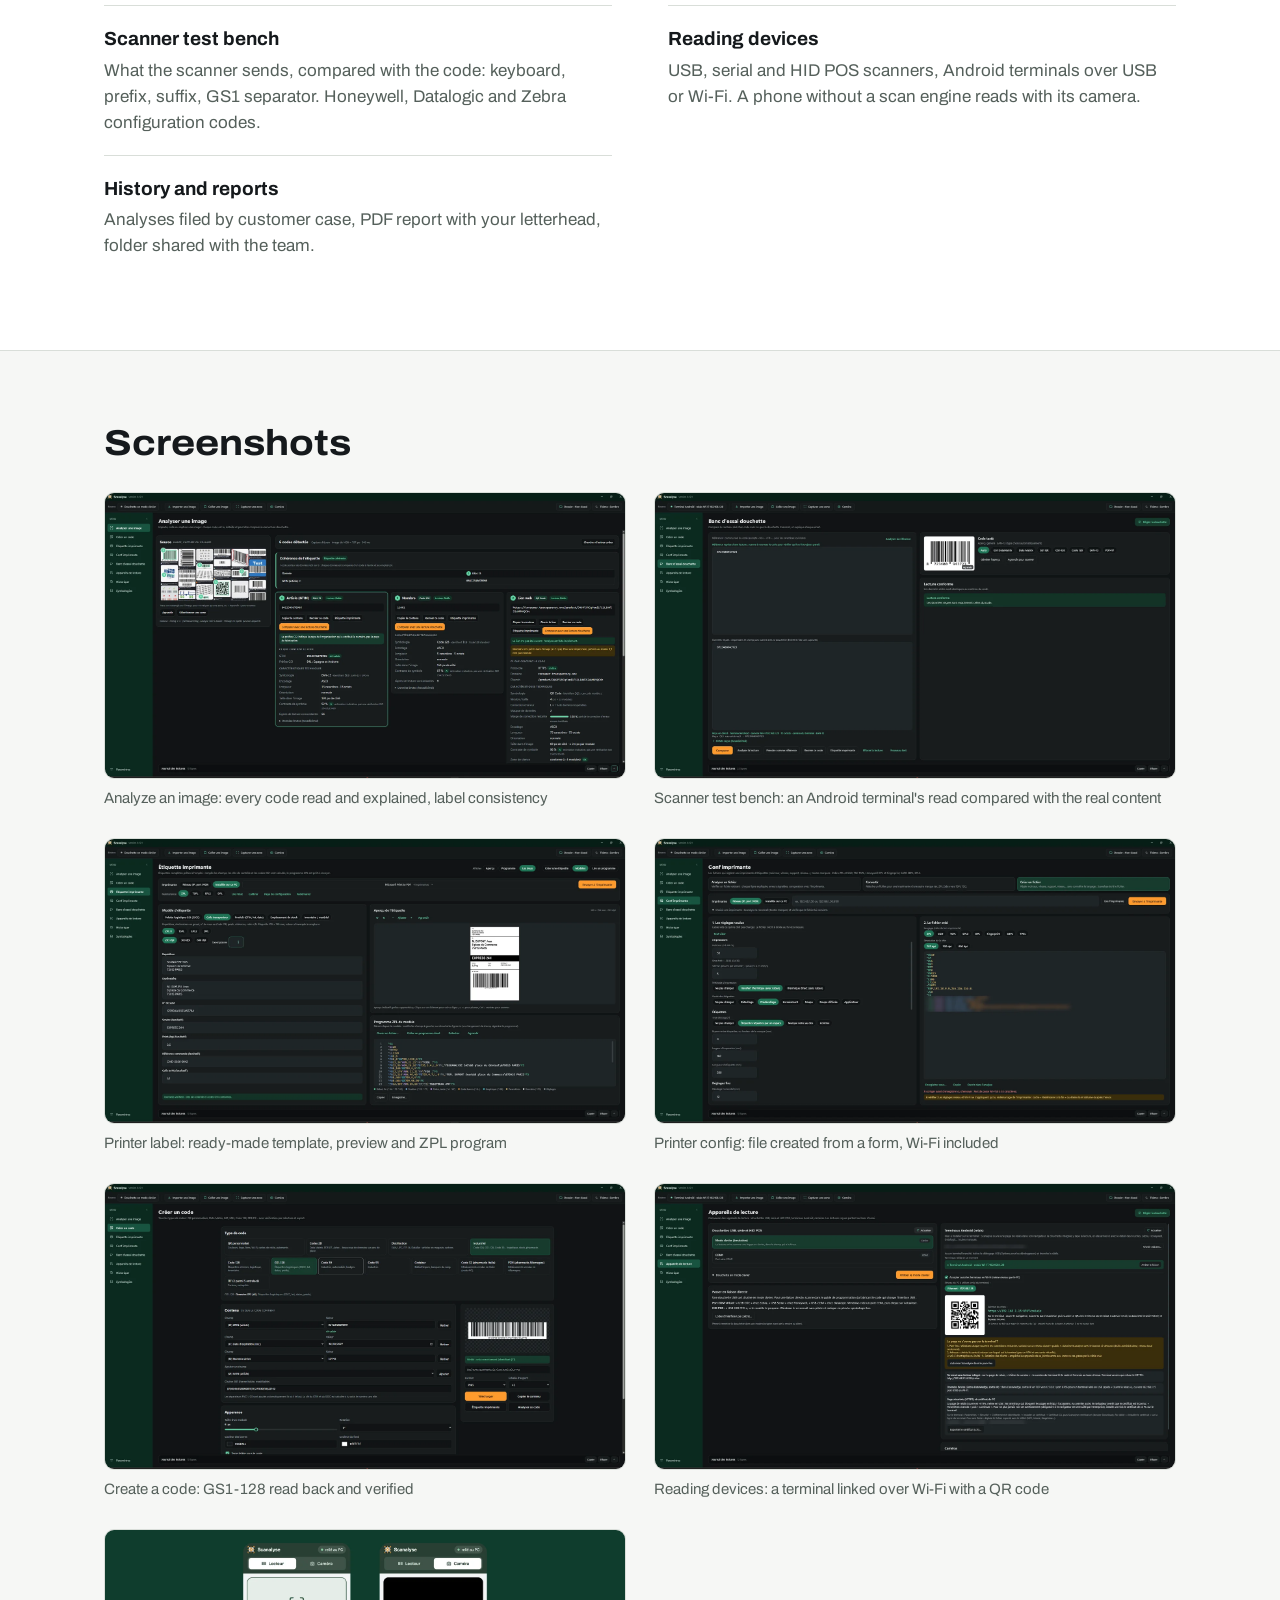
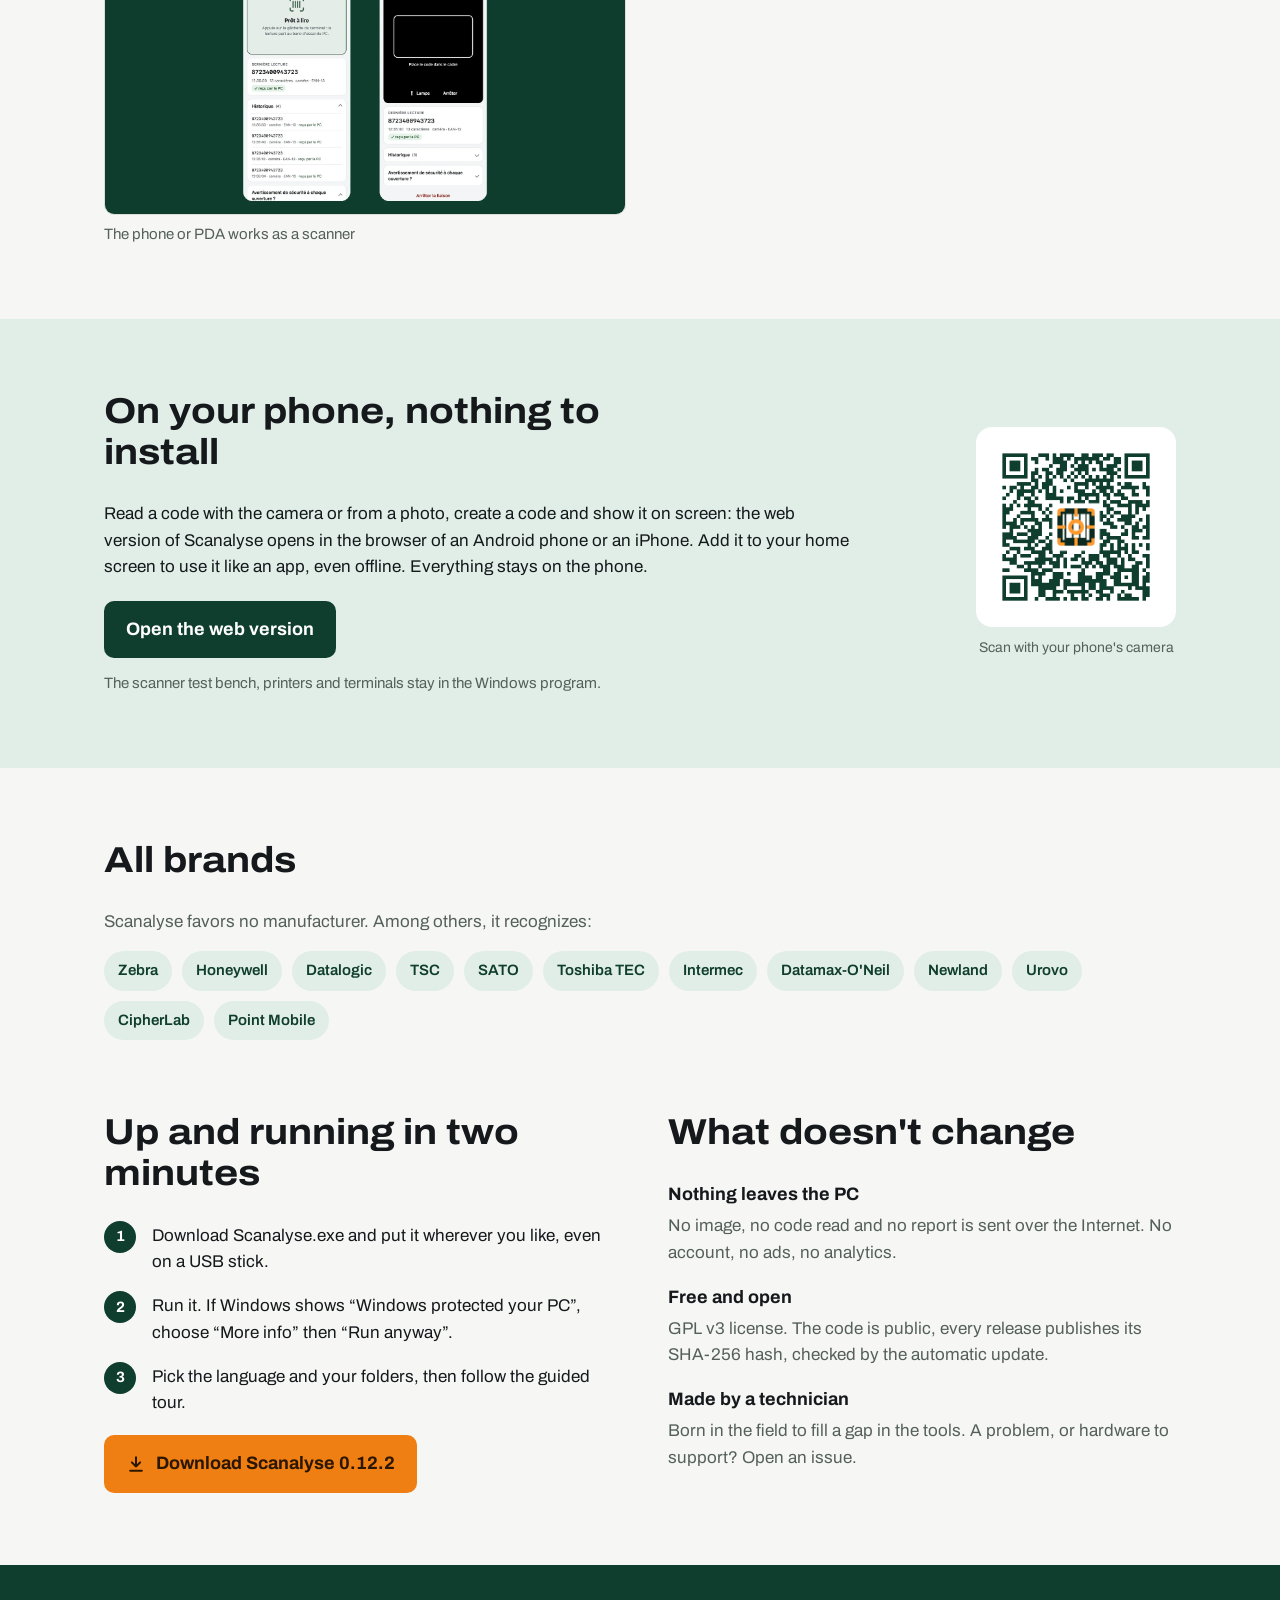
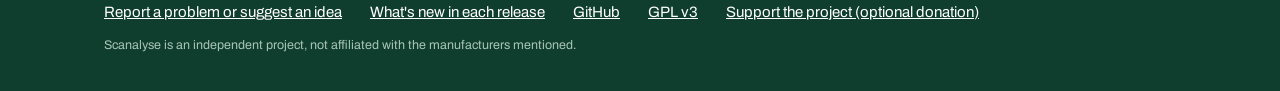
==== commit 59d94ab3: "Paramètres « Sur téléphone » : QR code vers la version web, aussi sur le site Co-Authored-By: Claude" ====
--- a/site/en/index.html
+++ b/site/en/index.html
@@ -77,6 +77,11 @@
 .shots img{width:100%;height:auto;border-radius:10px;border:1px solid var(--line);display:block;background:#fff}
 .shots figcaption{font-size:15px;color:var(--muted);margin-top:8px}
 .mobile{background:var(--mint)}
+.mobile-grid{display:grid;grid-template-columns:1fr auto;gap:48px;align-items:center}
+.mobile-qr{margin:0;text-align:center}
+.mobile-qr img{display:block;width:200px;height:200px;background:#fff;border-radius:16px;padding:12px}
+.mobile-qr figcaption{font-size:14px;color:var(--muted);margin-top:10px;max-width:224px}
+@media (max-width:860px){.mobile-grid{grid-template-columns:1fr}.mobile-qr{display:none}}
 .mobile p{max-width:44em;margin:0 0 20px}
 .btn-green{background:var(--forest);color:#fff}
 .note-dark{font-size:15px;color:var(--muted);margin:14px 0 0!important}
@@ -115,7 +120,7 @@
     <h1>Find where it goes wrong, between the code, the scanner and the printer.</h1>
     <p class="lead">Scanalyse reads your customers&#x27; barcodes, compares what their scanner really sends and explains the programs of their label printers. Free, nothing to install, all brands.</p>
     <div class="cta">
-      <a class="btn" href="https://github.com/Kanard-Compagny/scanalyse/releases/latest/download/Scanalyse.exe"><svg viewBox="0 0 24 24" fill="none" stroke="currentColor" stroke-width="2.4" stroke-linecap="round" stroke-linejoin="round" aria-hidden="true"><path d="M12 4v11M7 10l5 5 5-5M5 20h14"/></svg>Download Scanalyse 0.12.1</a>
+      <a class="btn" href="https://github.com/Kanard-Compagny/scanalyse/releases/latest/download/Scanalyse.exe"><svg viewBox="0 0 24 24" fill="none" stroke="currentColor" stroke-width="2.4" stroke-linecap="round" stroke-linejoin="round" aria-hidden="true"><path d="M12 4v11M7 10l5 5 5-5M5 20h14"/></svg>Download Scanalyse 0.12.2</a>
       <a class="src" href="https://github.com/Kanard-Compagny/scanalyse">Source code on GitHub</a>
     </div>
     <p class="note">Windows 10 and 11, a single Scanalyse.exe file, nothing to install.</p>
@@ -145,11 +150,14 @@
   <div class="shots"><figure><a href="../captures/analyser.webp"><img src="../captures/analyser.webp" alt="Analyze an image: every code read and explained, label consistency" width="1600" height="875" loading="lazy"></a><figcaption>Analyze an image: every code read and explained, label consistency</figcaption></figure><figure><a href="../captures/banc.webp"><img src="../captures/banc.webp" alt="Scanner test bench: an Android terminal&#x27;s read compared with the real content" width="1600" height="875" loading="lazy"></a><figcaption>Scanner test bench: an Android terminal&#x27;s read compared with the real content</figcaption></figure><figure><a href="../captures/etiquette.webp"><img src="../captures/etiquette.webp" alt="Printer label: ready-made template, preview and ZPL program" width="1600" height="875" loading="lazy"></a><figcaption>Printer label: ready-made template, preview and ZPL program</figcaption></figure><figure><a href="../captures/conf.webp"><img src="../captures/conf.webp" alt="Printer config: file created from a form, Wi-Fi included" width="1600" height="875" loading="lazy"></a><figcaption>Printer config: file created from a form, Wi-Fi included</figcaption></figure><figure><a href="../captures/creer.webp"><img src="../captures/creer.webp" alt="Create a code: GS1-128 read back and verified" width="1600" height="875" loading="lazy"></a><figcaption>Create a code: GS1-128 read back and verified</figcaption></figure><figure><a href="../captures/appareils.webp"><img src="../captures/appareils.webp" alt="Reading devices: a terminal linked over Wi-Fi with a QR code" width="1600" height="875" loading="lazy"></a><figcaption>Reading devices: a terminal linked over Wi-Fi with a QR code</figcaption></figure><figure><a href="../captures/relais.webp"><img src="../captures/relais.webp" alt="The phone or PDA works as a scanner" width="1600" height="875" loading="lazy"></a><figcaption>The phone or PDA works as a scanner</figcaption></figure></div>
 </div></section>
 
-<section class="mobile"><div class="wrap">
-  <h2 class="sec">On your phone, nothing to install</h2>
-  <p>Read a code with the camera or from a photo, create a code and show it on screen: the web version of Scanalyse opens in the browser of an Android phone or an iPhone. Add it to your home screen to use it like an app, even offline. Everything stays on the phone.</p>
-  <a class="btn btn-green" href="../app/">Open the web version</a>
-  <p class="note-dark">The scanner test bench, printers and terminals stay in the Windows program.</p>
+<section class="mobile"><div class="wrap mobile-grid">
+  <div>
+    <h2 class="sec">On your phone, nothing to install</h2>
+    <p>Read a code with the camera or from a photo, create a code and show it on screen: the web version of Scanalyse opens in the browser of an Android phone or an iPhone. Add it to your home screen to use it like an app, even offline. Everything stays on the phone.</p>
+    <a class="btn btn-green" href="../app/">Open the web version</a>
+    <p class="note-dark">The scanner test bench, printers and terminals stay in the Windows program.</p>
+  </div>
+  <figure class="mobile-qr"><img src="../app-qr.png" alt="" width="200" height="200"><figcaption>Scan with your phone&#x27;s camera</figcaption></figure>
 </div></section>
 
 <section class="brands"><div class="wrap">
@@ -160,7 +168,7 @@
 
 <section style="padding-top:0"><div class="wrap split">
   <div><h2 class="sec">Up and running in two minutes</h2><ol class="steps"><li>Download Scanalyse.exe and put it wherever you like, even on a USB stick.</li><li>Run it. If Windows shows “Windows protected your PC”, choose “More info” then “Run anyway”.</li><li>Pick the language and your folders, then follow the guided tour.</li></ol>
-    <a class="btn" href="https://github.com/Kanard-Compagny/scanalyse/releases/latest/download/Scanalyse.exe"><svg viewBox="0 0 24 24" fill="none" stroke="currentColor" stroke-width="2.4" stroke-linecap="round" stroke-linejoin="round" aria-hidden="true"><path d="M12 4v11M7 10l5 5 5-5M5 20h14"/></svg>Download Scanalyse 0.12.1</a></div>
+    <a class="btn" href="https://github.com/Kanard-Compagny/scanalyse/releases/latest/download/Scanalyse.exe"><svg viewBox="0 0 24 24" fill="none" stroke="currentColor" stroke-width="2.4" stroke-linecap="round" stroke-linejoin="round" aria-hidden="true"><path d="M12 4v11M7 10l5 5 5-5M5 20h14"/></svg>Download Scanalyse 0.12.2</a></div>
   <div class="trust"><h2 class="sec">What doesn&#x27;t change</h2><div><h3>Nothing leaves the PC</h3><p>No image, no code read and no report is sent over the Internet. No account, no ads, no analytics.</p></div><div><h3>Free and open</h3><p>GPL v3 license. The code is public, every release publishes its SHA-256 hash, checked by the automatic update.</p></div><div><h3>Made by a technician</h3><p>Born in the field to fill a gap in the tools. A problem, or hardware to support? Open an issue.</p></div></div>
 </div></section>
 </main>
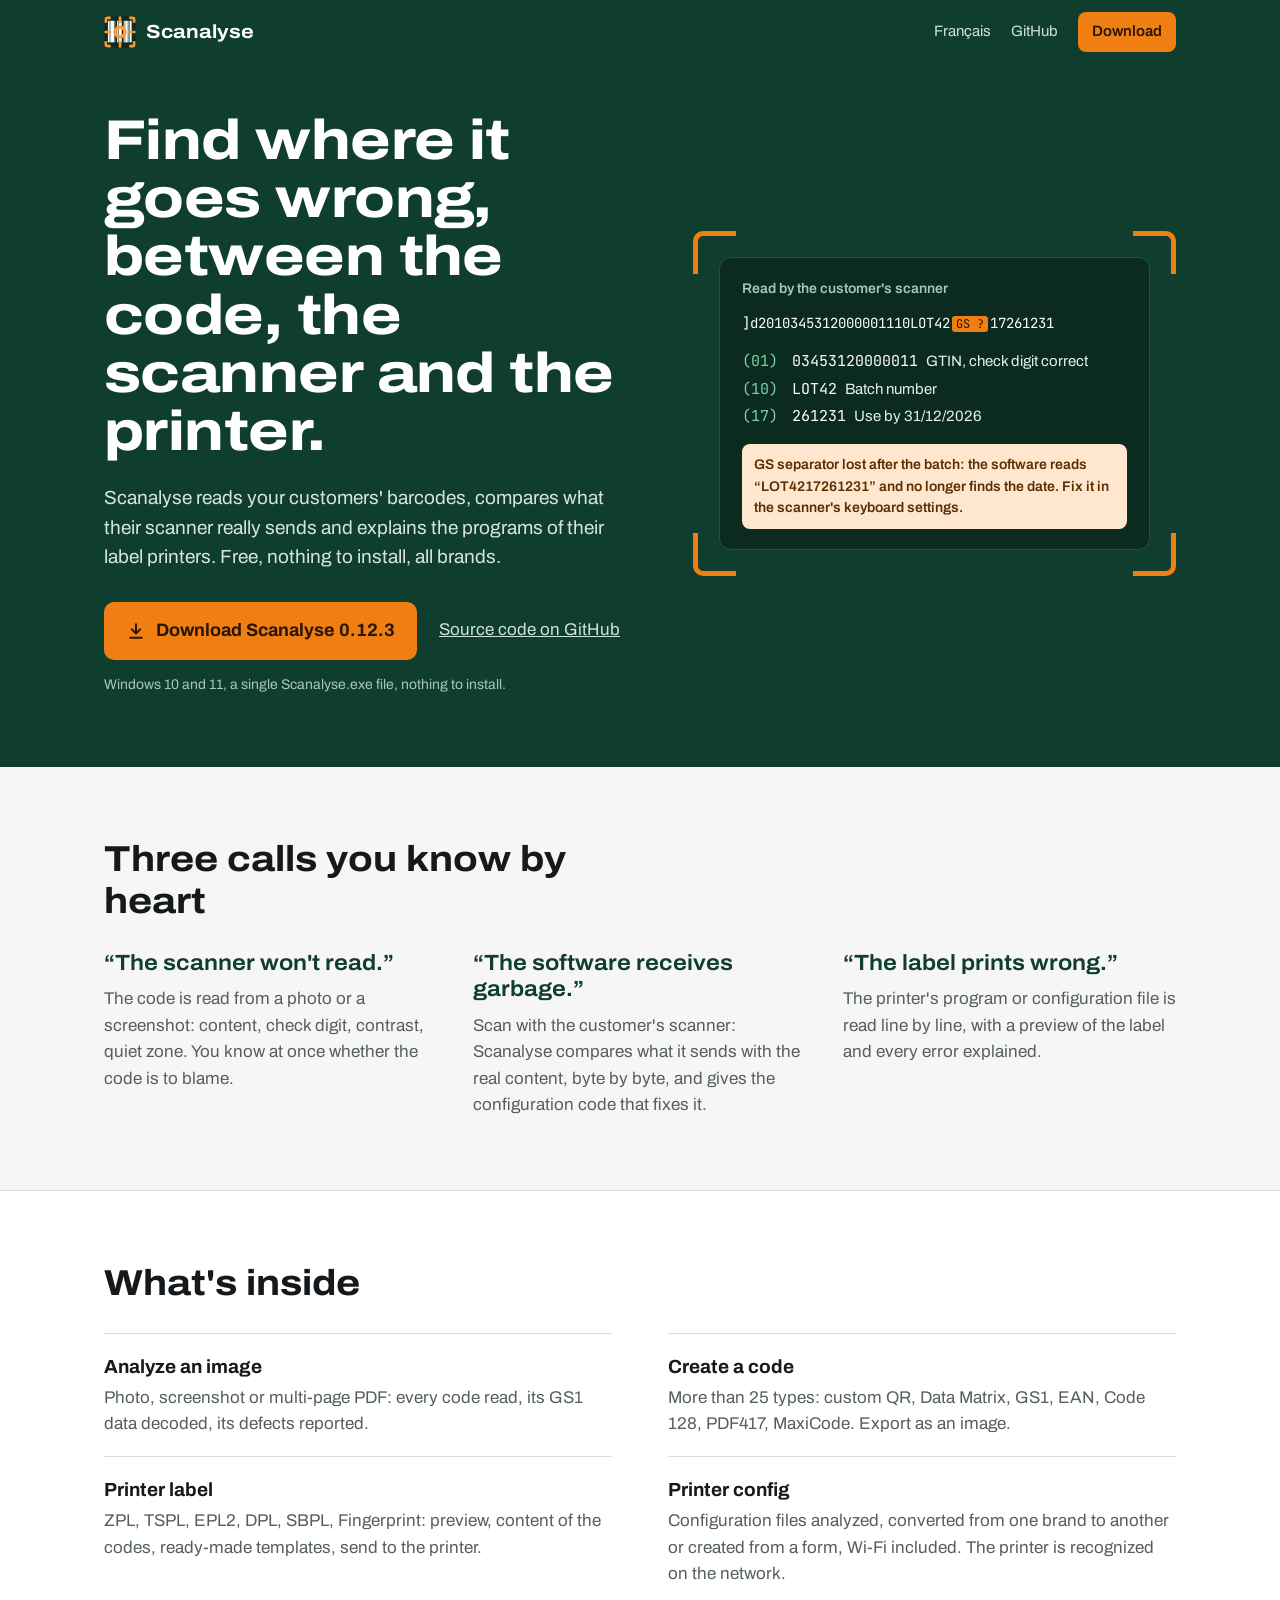
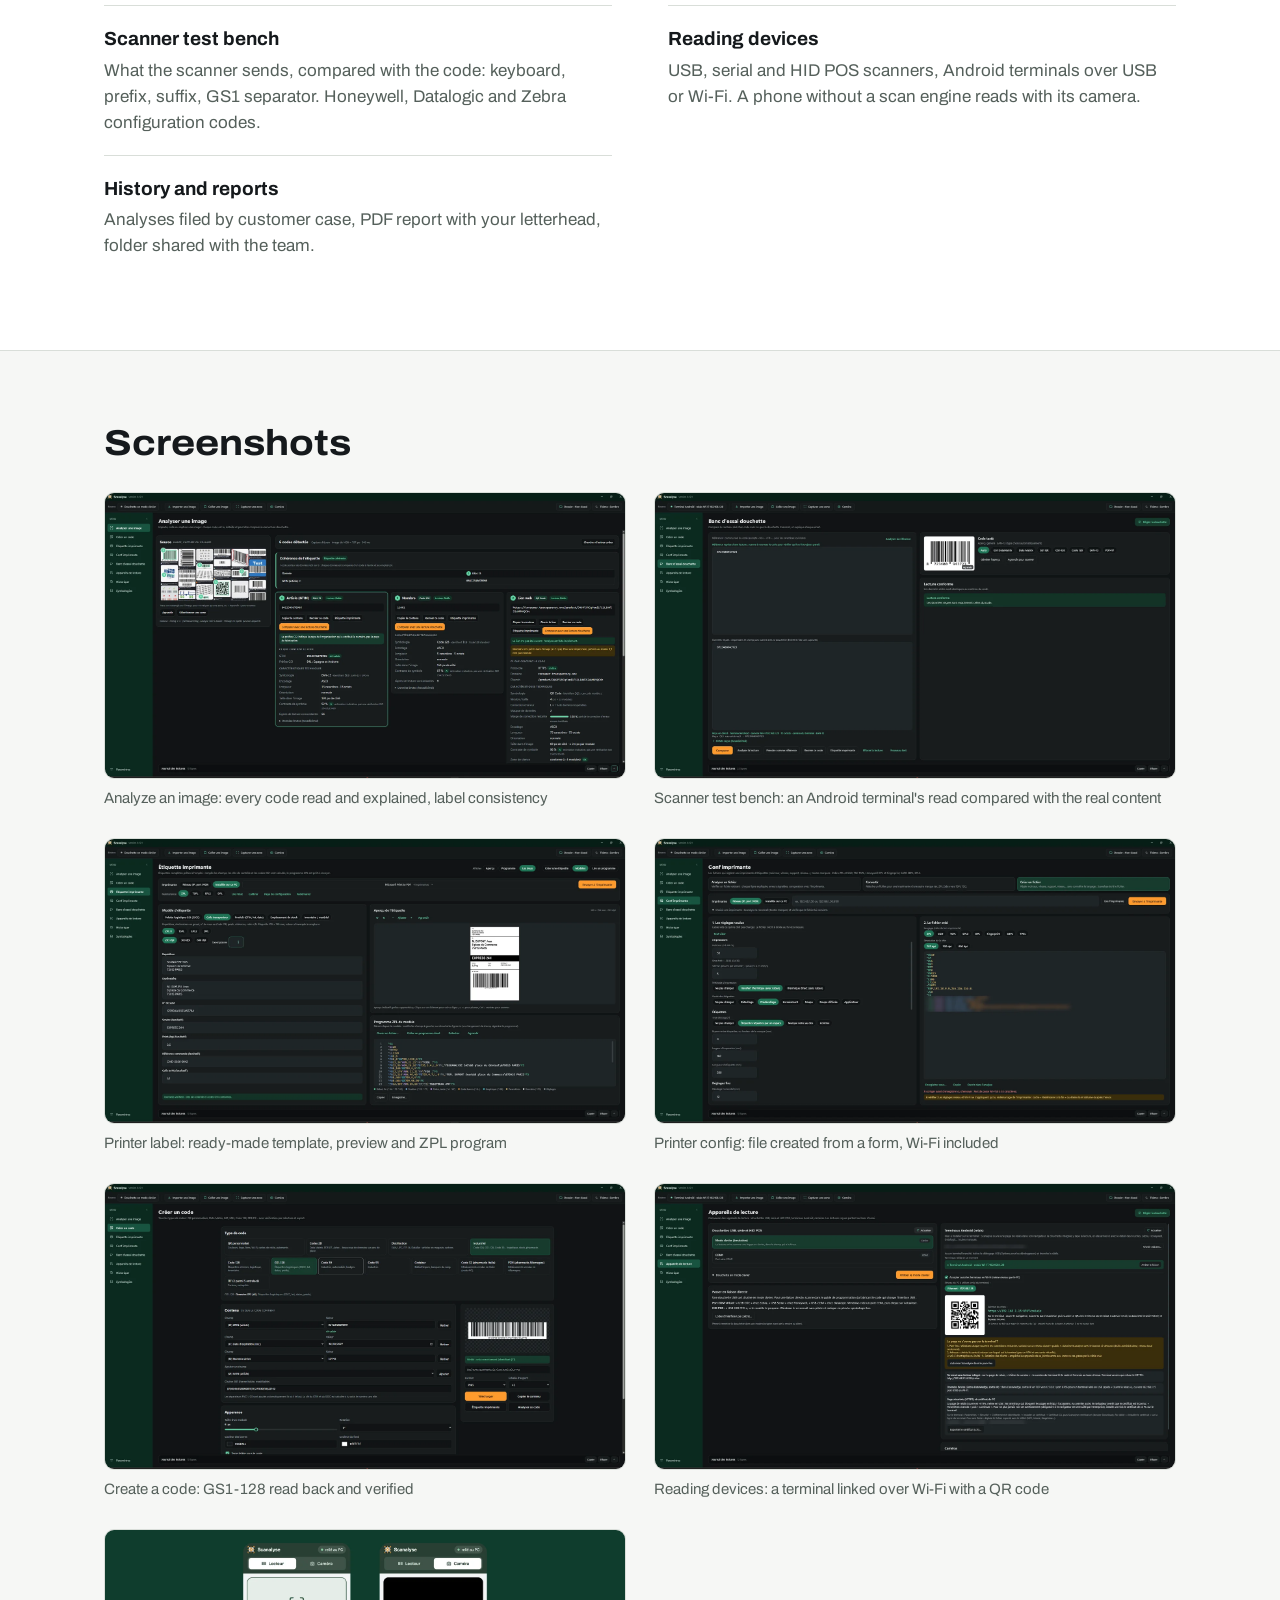
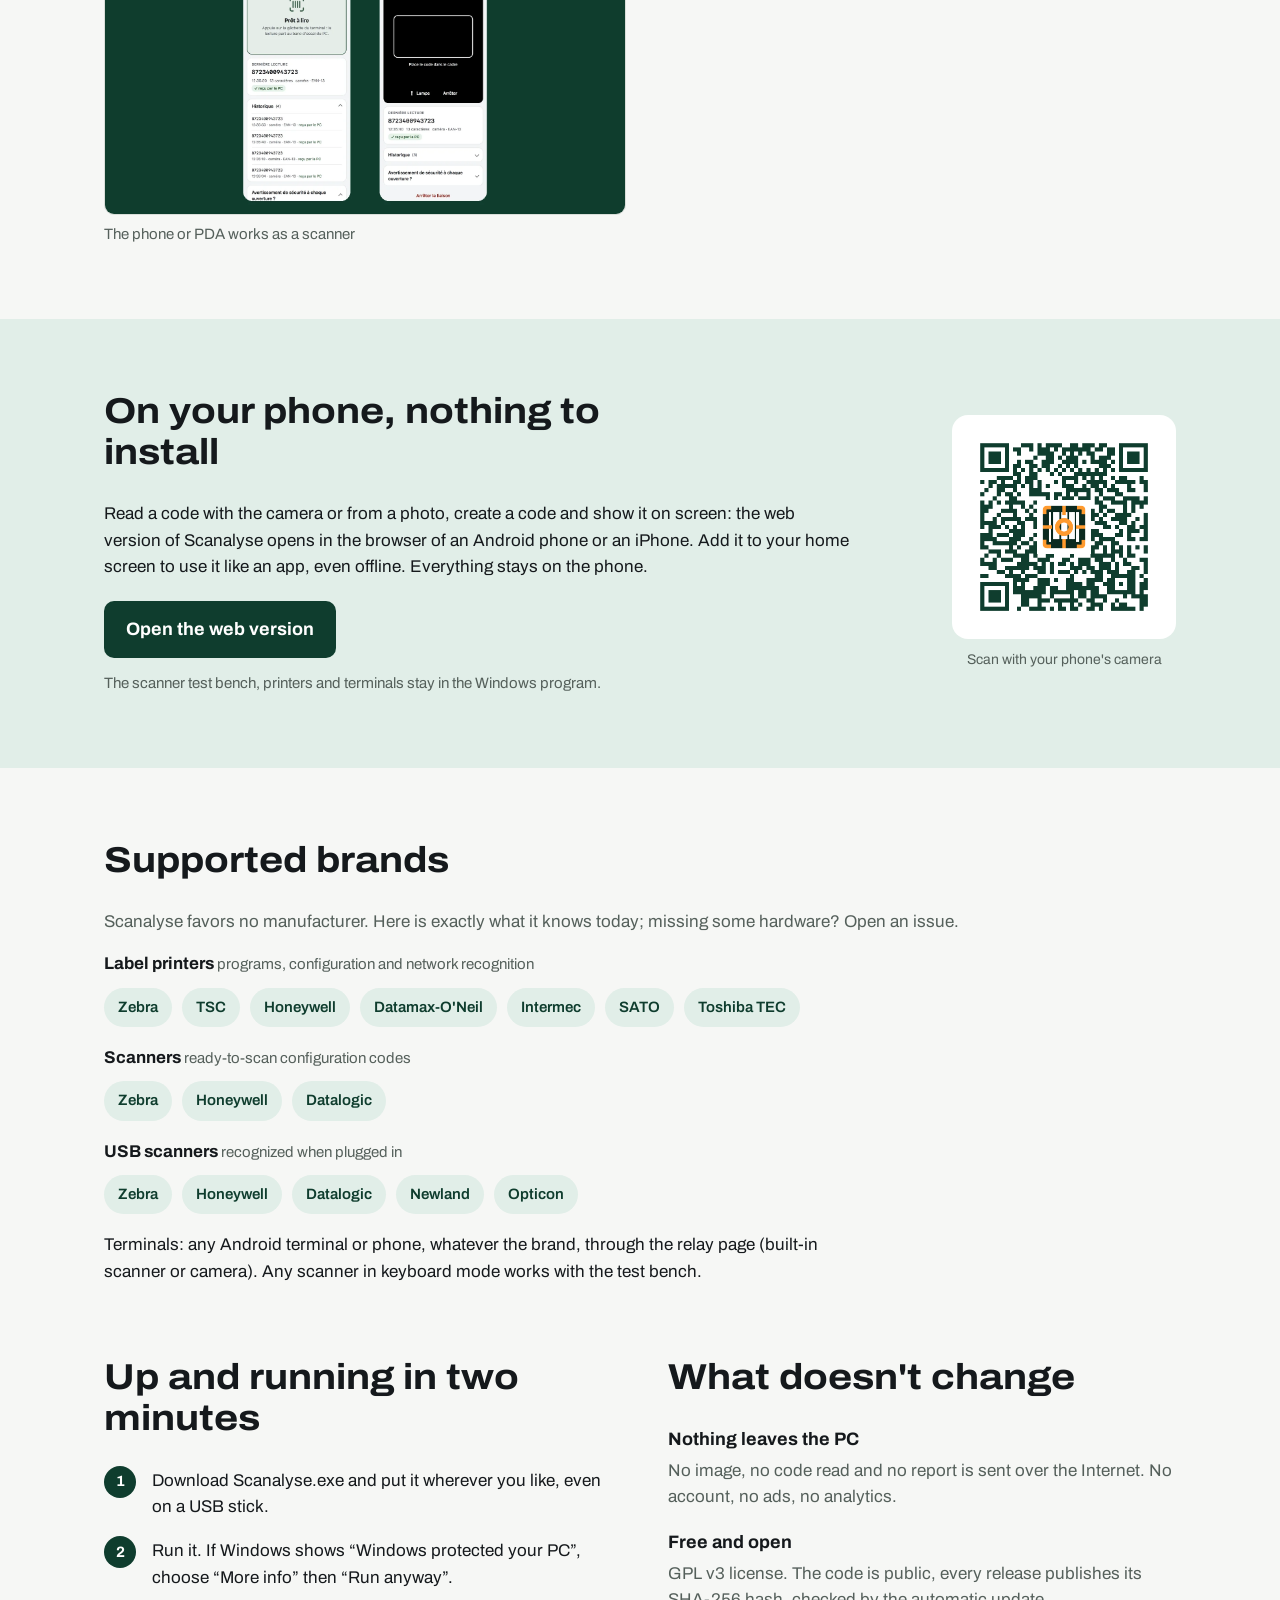
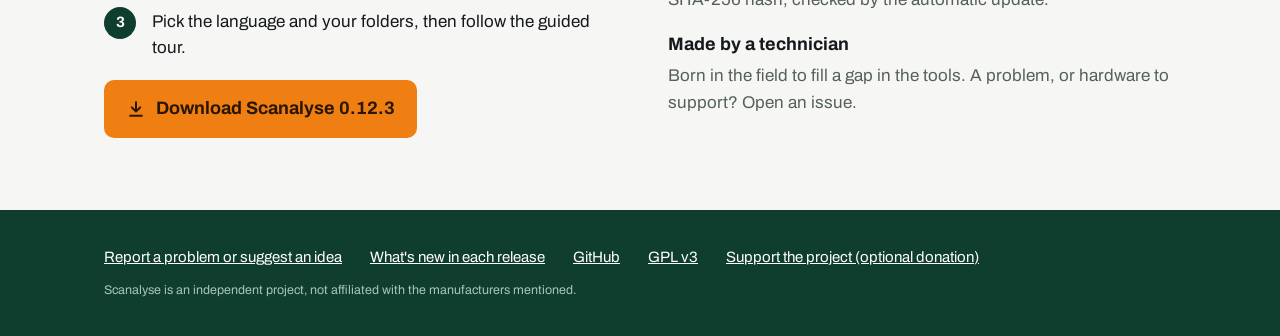
==== commit 68cb23c2: "Site : marques prises en charge détaillées et exactes (imprimantes, codes de configuration, douchett" ====
--- a/site/en/index.html
+++ b/site/en/index.html
@@ -78,14 +78,18 @@
 .shots figcaption{font-size:15px;color:var(--muted);margin-top:8px}
 .mobile{background:var(--mint)}
 .mobile-grid{display:grid;grid-template-columns:1fr auto;gap:48px;align-items:center}
-.mobile-qr{margin:0;text-align:center}
-.mobile-qr img{display:block;width:200px;height:200px;background:#fff;border-radius:16px;padding:12px}
-.mobile-qr figcaption{font-size:14px;color:var(--muted);margin-top:10px;max-width:224px}
+.mobile-qr{margin:0;width:224px;text-align:center}
+.mobile-qr img{display:block;box-sizing:border-box;width:224px;height:224px;background:#fff;border-radius:16px;padding:12px}
+.mobile-qr figcaption{font-size:14px;color:var(--muted);margin-top:10px}
 @media (max-width:860px){.mobile-grid{grid-template-columns:1fr}.mobile-qr{display:none}}
 .mobile p{max-width:44em;margin:0 0 20px}
 .btn-green{background:var(--forest);color:#fff}
 .note-dark{font-size:15px;color:var(--muted);margin:14px 0 0!important}
 .brands p{color:var(--muted);margin:0 0 16px}
+.brand-row{margin:0 0 18px}
+.brand-row h3{font-size:17px;margin:0 0 10px}
+.brand-row h3 small{font-weight:400;color:var(--muted);font-size:15px}
+.brands-any{margin:6px 0 0!important;color:var(--ink)!important;max-width:44em}
 .brands ul{list-style:none;margin:0;padding:0;display:flex;flex-wrap:wrap;gap:10px}
 .brands li{background:var(--mint);color:var(--forest);font-weight:600;padding:8px 14px;border-radius:999px;font-size:15px}
 .split{display:grid;grid-template-columns:1fr 1fr;gap:56px;align-items:start}
@@ -120,7 +124,7 @@
     <h1>Find where it goes wrong, between the code, the scanner and the printer.</h1>
     <p class="lead">Scanalyse reads your customers&#x27; barcodes, compares what their scanner really sends and explains the programs of their label printers. Free, nothing to install, all brands.</p>
     <div class="cta">
-      <a class="btn" href="https://github.com/Kanard-Compagny/scanalyse/releases/latest/download/Scanalyse.exe"><svg viewBox="0 0 24 24" fill="none" stroke="currentColor" stroke-width="2.4" stroke-linecap="round" stroke-linejoin="round" aria-hidden="true"><path d="M12 4v11M7 10l5 5 5-5M5 20h14"/></svg>Download Scanalyse 0.12.2</a>
+      <a class="btn" href="https://github.com/Kanard-Compagny/scanalyse/releases/latest/download/Scanalyse.exe"><svg viewBox="0 0 24 24" fill="none" stroke="currentColor" stroke-width="2.4" stroke-linecap="round" stroke-linejoin="round" aria-hidden="true"><path d="M12 4v11M7 10l5 5 5-5M5 20h14"/></svg>Download Scanalyse 0.12.3</a>
       <a class="src" href="https://github.com/Kanard-Compagny/scanalyse">Source code on GitHub</a>
     </div>
     <p class="note">Windows 10 and 11, a single Scanalyse.exe file, nothing to install.</p>
@@ -157,18 +161,19 @@
     <a class="btn btn-green" href="../app/">Open the web version</a>
     <p class="note-dark">The scanner test bench, printers and terminals stay in the Windows program.</p>
   </div>
-  <figure class="mobile-qr"><img src="../app-qr.png" alt="" width="200" height="200"><figcaption>Scan with your phone&#x27;s camera</figcaption></figure>
+  <figure class="mobile-qr"><img src="../app-qr.png" alt="" width="224" height="224"><figcaption>Scan with your phone&#x27;s camera</figcaption></figure>
 </div></section>
 
 <section class="brands"><div class="wrap">
-  <h2 class="sec">All brands</h2>
-  <p>Scanalyse favors no manufacturer. Among others, it recognizes:</p>
-  <ul><li>Zebra</li><li>Honeywell</li><li>Datalogic</li><li>TSC</li><li>SATO</li><li>Toshiba TEC</li><li>Intermec</li><li>Datamax-O&#x27;Neil</li><li>Newland</li><li>Urovo</li><li>CipherLab</li><li>Point Mobile</li></ul>
+  <h2 class="sec">Supported brands</h2>
+  <p>Scanalyse favors no manufacturer. Here is exactly what it knows today; missing some hardware? Open an issue.</p>
+  <div class="brand-row"><h3>Label printers <small>programs, configuration and network recognition</small></h3><ul><li>Zebra</li><li>TSC</li><li>Honeywell</li><li>Datamax-O&#x27;Neil</li><li>Intermec</li><li>SATO</li><li>Toshiba TEC</li></ul></div><div class="brand-row"><h3>Scanners <small>ready-to-scan configuration codes</small></h3><ul><li>Zebra</li><li>Honeywell</li><li>Datalogic</li></ul></div><div class="brand-row"><h3>USB scanners <small>recognized when plugged in</small></h3><ul><li>Zebra</li><li>Honeywell</li><li>Datalogic</li><li>Newland</li><li>Opticon</li></ul></div>
+  <p class="brands-any">Terminals: any Android terminal or phone, whatever the brand, through the relay page (built-in scanner or camera). Any scanner in keyboard mode works with the test bench.</p>
 </div></section>
 
 <section style="padding-top:0"><div class="wrap split">
   <div><h2 class="sec">Up and running in two minutes</h2><ol class="steps"><li>Download Scanalyse.exe and put it wherever you like, even on a USB stick.</li><li>Run it. If Windows shows “Windows protected your PC”, choose “More info” then “Run anyway”.</li><li>Pick the language and your folders, then follow the guided tour.</li></ol>
-    <a class="btn" href="https://github.com/Kanard-Compagny/scanalyse/releases/latest/download/Scanalyse.exe"><svg viewBox="0 0 24 24" fill="none" stroke="currentColor" stroke-width="2.4" stroke-linecap="round" stroke-linejoin="round" aria-hidden="true"><path d="M12 4v11M7 10l5 5 5-5M5 20h14"/></svg>Download Scanalyse 0.12.2</a></div>
+    <a class="btn" href="https://github.com/Kanard-Compagny/scanalyse/releases/latest/download/Scanalyse.exe"><svg viewBox="0 0 24 24" fill="none" stroke="currentColor" stroke-width="2.4" stroke-linecap="round" stroke-linejoin="round" aria-hidden="true"><path d="M12 4v11M7 10l5 5 5-5M5 20h14"/></svg>Download Scanalyse 0.12.3</a></div>
   <div class="trust"><h2 class="sec">What doesn&#x27;t change</h2><div><h3>Nothing leaves the PC</h3><p>No image, no code read and no report is sent over the Internet. No account, no ads, no analytics.</p></div><div><h3>Free and open</h3><p>GPL v3 license. The code is public, every release publishes its SHA-256 hash, checked by the automatic update.</p></div><div><h3>Made by a technician</h3><p>Born in the field to fill a gap in the tools. A problem, or hardware to support? Open an issue.</p></div></div>
 </div></section>
 </main>
